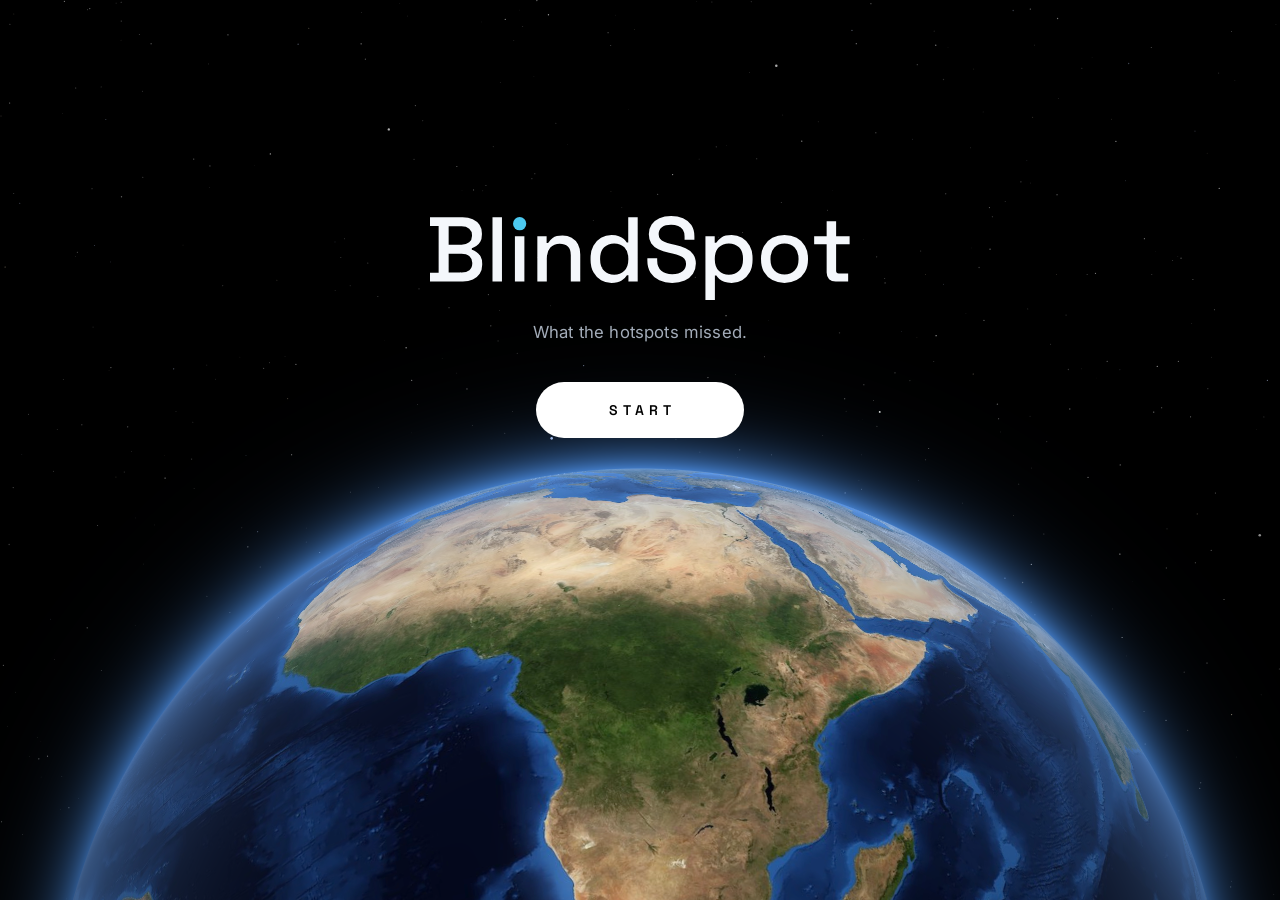
==== web/index.html @ 07a48b0e "ws5: Method page shows the maths and how uncertainty is handled - New "The maths" section: scene nor" ====
<!DOCTYPE html>
<html lang="en" data-theme="dark">
<head>
<meta charset="utf-8">
<meta name="viewport" content="width=device-width, initial-scale=1">
<title>BlindSpot: what the hotspots missed</title>
<meta name="description" content="NISAR L-band radar maps land change in a Kalimantan peat landscape during the 2026 haze and checks it against NASA's fire hotspot record.">
<link rel="icon" type="image/svg+xml" href="assets/brand/blindspot-mark-on-dark.svg">
<link rel="preload" href="vendor/fonts/space-grotesk-latin-500-normal.woff2" as="font" type="font/woff2" crossorigin>
<link rel="stylesheet" href="vendor/leaflet/leaflet.css">
<link rel="stylesheet" href="style.css">
</head>
<body>

<!-- ===================== Intro ===================== -->
<div id="intro" class="intro" data-phase="hero">
  <canvas id="stars" class="intro-layer" aria-hidden="true"></canvas>
  <canvas id="globe" class="intro-layer" role="img" aria-label="The Earth, turning slowly"></canvas>
  <div id="spin" class="intro-layer intro-drag" aria-hidden="true"></div>
  <div class="intro-hero">
    <h1 class="intro-title"><svg class="wordmark" role="img" aria-label="BlindSpot" viewBox="47 -14 4566 914"><path d="M47 700V604H141V96H47V0H402Q465 0 512.0 21.5Q559 43 585.5 82.5Q612 122 612 176V186Q612 234 594.0 265.0Q576 296 550.5 313.0Q525 330 502 337V353Q525 359 551.5 376.5Q578 394 596.5 425.0Q615 456 615 506V516Q615 574 588.0 615.0Q561 656 513.5 678.0Q466 700 404 700ZM250 602H391Q445 602 476.0 576.0Q507 550 507 504V495Q507 449 476.5 423.0Q446 397 391 397H250ZM250 298H391Q442 298 473.0 272.5Q504 247 504 203V193Q504 149 473.5 123.5Q443 98 391 98H250Z M727 700V0H830V700Z M971 700V207H1074V700Z M1215 700V207H1316V281H1332Q1346 251 1382.0 225.0Q1418 199 1489 199Q1545 199 1588.5 224.0Q1632 249 1657.0 294.5Q1682 340 1682 404V700H1579V412Q1579 348 1547.0 317.5Q1515 287 1459 287Q1395 287 1356.5 329.0Q1318 371 1318 451V700Z M2022 714Q1961 714 1909.0 684.0Q1857 654 1825.5 597.5Q1794 541 1794 461V446Q1794 367 1825.0 310.0Q1856 253 1908.0 223.0Q1960 193 2022 193Q2070 193 2102.5 205.0Q2135 217 2156.0 235.5Q2177 254 2188 274H2204V0H2307V700H2206V630H2190Q2171 662 2132.5 688.0Q2094 714 2022 714ZM2051 624Q2118 624 2161.5 581.0Q2205 538 2205 458V449Q2205 370 2162.0 327.0Q2119 284 2051 284Q1985 284 1941.5 327.0Q1898 370 1898 449V458Q1898 538 1941.5 581.0Q1985 624 2051 624Z M2682 714Q2603 714 2542.0 686.0Q2481 658 2446.5 603.5Q2412 549 2412 471V446H2519V471Q2519 545 2563.5 582.0Q2608 619 2682 619Q2757 619 2795.0 587.5Q2833 556 2833 506Q2833 473 2815.0 452.0Q2797 431 2764.0 418.5Q2731 406 2685 395L2648 386Q2581 370 2531.5 346.5Q2482 323 2455.0 284.0Q2428 245 2428 184Q2428 122 2458.5 78.0Q2489 34 2543.0 10.0Q2597 -14 2670 -14Q2743 -14 2800.5 11.0Q2858 36 2891.0 85.0Q2924 134 2924 208V244H2817V208Q2817 163 2798.5 135.0Q2780 107 2747.0 94.0Q2714 81 2670 81Q2606 81 2570.5 107.5Q2535 134 2535 181Q2535 213 2550.5 233.5Q2566 254 2596.0 267.0Q2626 280 2671 290L2708 299Q2776 314 2828.0 337.5Q2880 361 2910.0 401.0Q2940 441 2940 504Q2940 567 2908.5 614.0Q2877 661 2819.0 687.5Q2761 714 2682 714Z M3044 900V207H3145V278H3161Q3180 245 3218.5 219.0Q3257 193 3329 193Q3391 193 3442.5 223.0Q3494 253 3525.5 309.5Q3557 366 3557 446V461Q3557 541 3526.0 597.5Q3495 654 3443.0 684.0Q3391 714 3329 714Q3281 714 3248.0 702.0Q3215 690 3195.0 671.5Q3175 653 3163 633H3147V900ZM3299 624Q3367 624 3410.0 581.0Q3453 538 3453 458V449Q3453 370 3409.5 327.0Q3366 284 3299 284Q3233 284 3189.5 327.0Q3146 370 3146 449V458Q3146 538 3189.5 581.0Q3233 624 3299 624Z M3904 714Q3830 714 3772.5 683.5Q3715 653 3682.0 596.0Q3649 539 3649 461V446Q3649 368 3682.0 311.5Q3715 255 3772.5 224.0Q3830 193 3904 193Q3978 193 4036.0 224.0Q4094 255 4127.0 311.5Q4160 368 4160 446V461Q4160 539 4127.0 596.0Q4094 653 4036.0 683.5Q3978 714 3904 714ZM3904 622Q3972 622 4014.5 578.5Q4057 535 4057 458V449Q4057 372 4015.0 328.5Q3973 285 3904 285Q3837 285 3794.5 328.5Q3752 372 3752 449V458Q3752 535 3794.5 578.5Q3837 622 3904 622Z M4461 700Q4416 700 4389.5 673.0Q4363 646 4363 601V294H4227V207H4363V44H4466V207H4613V294H4466V583Q4466 613 4494 613H4597V700Z" fill="#F4F7FB"/><circle cx="1022.5" cy="70.0" r="72" fill="#4CC9F0"/></svg>
</h1>
    <p class="intro-tag">What the hotspots missed.</p>
    <button id="start" class="btn-start" type="button">Start</button>
  </div>
</div>

<!-- ===================== App ===================== -->
<div id="app" class="app" hidden>
  <div id="demo-banner" class="demo-banner" hidden>Demo data: a synthetic scene for testing, not real NISAR results.</div>

  <header class="hdr">
    <button id="home" class="hdr-home" type="button" aria-label="BlindSpot, back to the start screen" title="Back to start"><svg class="lockup" aria-hidden="true" focusable="false" viewBox="0 -175.0 5878.5 1075.0"><g transform="translate(0 -175.0) scale(43.75)"><path d="M19.1342 5.5763A9.6 9.6 0 1 1 4.8658 5.5763" fill="none" stroke="currentColor" stroke-width="2.8" stroke-linecap="round"/><path d="M12.9377 6.6820A5.4 5.4 0 0 1 17.3180 11.0623" fill="none" stroke="currentColor" stroke-width="2.4" stroke-linecap="round"/><circle class="spot" cx="12" cy="12" r="2.4"/></g><g transform="translate(1265.5 0)"><path d="M47 700V604H141V96H47V0H402Q465 0 512.0 21.5Q559 43 585.5 82.5Q612 122 612 176V186Q612 234 594.0 265.0Q576 296 550.5 313.0Q525 330 502 337V353Q525 359 551.5 376.5Q578 394 596.5 425.0Q615 456 615 506V516Q615 574 588.0 615.0Q561 656 513.5 678.0Q466 700 404 700ZM250 602H391Q445 602 476.0 576.0Q507 550 507 504V495Q507 449 476.5 423.0Q446 397 391 397H250ZM250 298H391Q442 298 473.0 272.5Q504 247 504 203V193Q504 149 473.5 123.5Q443 98 391 98H250Z M727 700V0H830V700Z M971 700V207H1074V700Z M1215 700V207H1316V281H1332Q1346 251 1382.0 225.0Q1418 199 1489 199Q1545 199 1588.5 224.0Q1632 249 1657.0 294.5Q1682 340 1682 404V700H1579V412Q1579 348 1547.0 317.5Q1515 287 1459 287Q1395 287 1356.5 329.0Q1318 371 1318 451V700Z M2022 714Q1961 714 1909.0 684.0Q1857 654 1825.5 597.5Q1794 541 1794 461V446Q1794 367 1825.0 310.0Q1856 253 1908.0 223.0Q1960 193 2022 193Q2070 193 2102.5 205.0Q2135 217 2156.0 235.5Q2177 254 2188 274H2204V0H2307V700H2206V630H2190Q2171 662 2132.5 688.0Q2094 714 2022 714ZM2051 624Q2118 624 2161.5 581.0Q2205 538 2205 458V449Q2205 370 2162.0 327.0Q2119 284 2051 284Q1985 284 1941.5 327.0Q1898 370 1898 449V458Q1898 538 1941.5 581.0Q1985 624 2051 624Z M2682 714Q2603 714 2542.0 686.0Q2481 658 2446.5 603.5Q2412 549 2412 471V446H2519V471Q2519 545 2563.5 582.0Q2608 619 2682 619Q2757 619 2795.0 587.5Q2833 556 2833 506Q2833 473 2815.0 452.0Q2797 431 2764.0 418.5Q2731 406 2685 395L2648 386Q2581 370 2531.5 346.5Q2482 323 2455.0 284.0Q2428 245 2428 184Q2428 122 2458.5 78.0Q2489 34 2543.0 10.0Q2597 -14 2670 -14Q2743 -14 2800.5 11.0Q2858 36 2891.0 85.0Q2924 134 2924 208V244H2817V208Q2817 163 2798.5 135.0Q2780 107 2747.0 94.0Q2714 81 2670 81Q2606 81 2570.5 107.5Q2535 134 2535 181Q2535 213 2550.5 233.5Q2566 254 2596.0 267.0Q2626 280 2671 290L2708 299Q2776 314 2828.0 337.5Q2880 361 2910.0 401.0Q2940 441 2940 504Q2940 567 2908.5 614.0Q2877 661 2819.0 687.5Q2761 714 2682 714Z M3044 900V207H3145V278H3161Q3180 245 3218.5 219.0Q3257 193 3329 193Q3391 193 3442.5 223.0Q3494 253 3525.5 309.5Q3557 366 3557 446V461Q3557 541 3526.0 597.5Q3495 654 3443.0 684.0Q3391 714 3329 714Q3281 714 3248.0 702.0Q3215 690 3195.0 671.5Q3175 653 3163 633H3147V900ZM3299 624Q3367 624 3410.0 581.0Q3453 538 3453 458V449Q3453 370 3409.5 327.0Q3366 284 3299 284Q3233 284 3189.5 327.0Q3146 370 3146 449V458Q3146 538 3189.5 581.0Q3233 624 3299 624Z M3904 714Q3830 714 3772.5 683.5Q3715 653 3682.0 596.0Q3649 539 3649 461V446Q3649 368 3682.0 311.5Q3715 255 3772.5 224.0Q3830 193 3904 193Q3978 193 4036.0 224.0Q4094 255 4127.0 311.5Q4160 368 4160 446V461Q4160 539 4127.0 596.0Q4094 653 4036.0 683.5Q3978 714 3904 714ZM3904 622Q3972 622 4014.5 578.5Q4057 535 4057 458V449Q4057 372 4015.0 328.5Q3973 285 3904 285Q3837 285 3794.5 328.5Q3752 372 3752 449V458Q3752 535 3794.5 578.5Q3837 622 3904 622Z M4461 700Q4416 700 4389.5 673.0Q4363 646 4363 601V294H4227V207H4363V44H4466V207H4613V294H4466V583Q4466 613 4494 613H4597V700Z" fill="currentColor"/><circle class="spot" cx="1022.5" cy="70.0" r="72"/></g></svg>
</button>
    <nav class="hdr-nav" aria-label="Sections">
      <a href="#explore" data-page="explore">Explore</a>
      <a href="#why" data-page="why">Why radar</a>
      <a href="#singapore" data-page="singapore">Singapore</a>
      <a href="#method" data-page="method">Method</a>
    </nav>
    <div class="hdr-theme">
      <button type="button" class="theme-toggle" aria-label="Dark mode. Switch to light mode" title="Dark mode. Switch to light mode">
        <svg class="ti ti-dark" width="18" height="18" viewBox="0 0 24 24" fill="none" stroke="currentColor" stroke-width="2" stroke-linecap="round" stroke-linejoin="round" aria-hidden="true"><path d="M20 14.5A8 8 0 0 1 9.5 4 8 8 0 1 0 20 14.5z"/></svg>
        <svg class="ti ti-light" width="18" height="18" viewBox="0 0 24 24" fill="none" stroke="currentColor" stroke-width="2" stroke-linecap="round" stroke-linejoin="round" aria-hidden="true"><circle cx="12" cy="12" r="4"/><path d="M12 2v2M12 20v2M4.9 4.9l1.4 1.4M17.7 17.7l1.4 1.4M2 12h2M20 12h2M4.9 19.1l1.4-1.4M17.7 6.3l1.4-1.4"/></svg>
      </button>
    </div>
  </header>

  <!-- ---------- Explore ---------- -->
  <main id="page-explore" class="page dash" data-page="explore">
    <section class="dash-top" aria-label="Headline">
      <div class="dash-head">
        <h1 class="headline"><span id="h-share" class="c-unrec">–</span> of radar-detected change had no fire hotspot recorded.</h1>
        <p id="h-sub" class="sub"></p>
      </div>
      <div class="figs">
        <div class="fig"><div id="f-total" class="fig-v">–</div><div class="fig-l">km² changed</div></div>
        <div class="fig"><div id="f-none" class="fig-v c-unrec">–</div><div class="fig-l">km² no hotspot</div></div>
        <div class="fig"><div id="f-adj" class="fig-v">–</div><div id="f-adj-l" class="fig-l">km² error-adjusted</div></div>
      </div>
    </section>

    <div class="dash-body">
      <section class="sat" aria-label="Satellite view">
        <div id="map" class="map"></div>
        <div class="map-label" aria-live="polite">
          <div id="map-date" class="map-date"></div>
          <div id="map-src" class="map-src">NISAR · L-band HV · 60 m</div>
        </div>
        <div class="legend map-legend">
          <span><i class="sw sw-none"></i>No hotspot recorded</span>
          <span><i class="sw sw-rec"></i>Hotspot recorded</span>
          <span><i class="sw sw-insuf"></i>Insufficient fire data</span>
          <span><i class="dot"></i>FIRMS hotspot</span>
          <span id="lg-event" hidden><i class="ev-key"></i>EONET event</span>
        </div>
        <button id="peat-toggle" class="map-chip" type="button" aria-pressed="false" hidden>Peat soils</button>
        <div class="map-zoom" role="group" aria-label="Zoom">
          <button id="z-in" type="button" aria-label="Zoom in"><svg width="16" height="16" viewBox="0 0 24 24" fill="none" stroke="currentColor" stroke-width="2" stroke-linecap="round" aria-hidden="true"><path d="M12 5v14M5 12h14"/></svg></button>
          <button id="z-out" type="button" aria-label="Zoom out"><svg width="16" height="16" viewBox="0 0 24 24" fill="none" stroke="currentColor" stroke-width="2" stroke-linecap="round" aria-hidden="true"><path d="M5 12h14"/></svg></button>
          <button id="z-fit" type="button" aria-label="Fit the study area"><svg width="16" height="16" viewBox="0 0 24 24" fill="none" stroke="currentColor" stroke-width="2" stroke-linecap="round" stroke-linejoin="round" aria-hidden="true"><path d="M4 9V4h5M15 4h5v5M20 15v5h-5M9 20H4v-5"/></svg></button>
        </div>
      </section>

      <aside class="side" aria-label="Charts">
        <div class="chart-block">
          <div class="chart-h"><span>Change by radar date</span><span class="unit">km²</span></div>
          <div class="chart-box chart-bars"><canvas id="c-bars" role="img" aria-label="Area of change at each radar date, split by whether a hotspot was recorded"></canvas></div>
        </div>

        <div class="chart-block">
          <div class="chart-h"><span id="p-title">Patch</span><span class="unit">HV backscatter, dB</span></div>
          <div class="p-sum"><span id="p-drop" class="p-drop">–</span><span id="p-meta" class="p-meta"></span></div>
          <div id="p-badges" class="badges"></div>
          <div class="chart-box chart-patch"><canvas id="c-patch" role="img" aria-label="Radar history of the selected patch against stable forest"></canvas></div>
          <div class="chart-legend"><span><i class="ln ln-dash"></i>Stable forest</span><span><i class="ln ln-unrec"></i>This patch</span><span><i class="sw sw-rain"></i>Rain</span></div>
          <details class="evidence"><summary>Evidence for this patch</summary><dl id="p-evidence"></dl></details>
        </div>

      </aside>
    </div>

    <div class="bar" aria-label="Timeline">
      <button id="play" class="play" type="button" aria-label="Play the season"><svg width="15" height="15" viewBox="0 0 24 24" fill="currentColor" aria-hidden="true"><path d="M7 4.5v15l13-7.5z"/></svg></button>
      <div id="ticks" class="ticks" role="group" aria-label="Radar dates"></div>
      <div class="compare" role="group" aria-label="Compare">
        <button id="v-before" type="button">Baseline</button>
        <button id="v-after" type="button">Selected</button>
      </div>
    </div>
    <p class="note">Change with no hotspot recorded is not proof of a missed fire. Click a patch to see its evidence.</p>
  </main>

  <!-- ---------- Why radar ---------- -->
  <main id="page-why" class="page ed" data-page="why" hidden>
    <div class="eyebrow c-radar">Why radar</div>
    <h1 class="ed-h1">Smoke hides the fire. Radar doesn't.</h1>
    <p class="ed-lede">During Indonesia's 2026 fire season, thick smoke and cloud hid Kalimantan from the optical satellites that build the fire record. NISAR's L-band radar looks straight through.</p>

    <section class="sec">
      <div class="sec-h"><div class="sec-n">01</div><h2>The record goes quiet when it matters most</h2></div>
      <div class="sec-b">
        <p>Indonesia tracks fires with the MODIS and VIIRS instruments, which detect heat. NASA notes that the recorded fire count can fall when fires are most intense, because thick smoke and cloud block the view. Peat also smoulders underground, often too cool to register.</p>
        <div class="stats">
          <div><div class="stat">&lt;30%</div><p>chance that MODIS detects even powerful fires in some equatorial areas</p></div>
          <div><div class="stat">&lt;40%</div><p>the same for VIIRS, mainly because of cloud</p></div>
          <div><div class="stat c-haze" data-psi-peak>–</div><p data-psi-peak-label>Singapore's peak 24-hr PSI this season</p></div>
        </div>
        <p class="cite">Sources: <a href="https://gmd.copernicus.org/articles/19/10123/2026/">Sofiev &amp; Kouznetsov, Geoscientific Model Development (2026)</a>; <a href="https://science.nasa.gov/missions/aqua/peatland-fires-darken-skies-in-indonesia/">NASA Earth Observatory (Sep 2026)</a>; PSI from the app's data (data.gov.sg).</p>
      </div>
    </section>

    <section class="sec">
      <div class="sec-h"><div class="sec-n">02</div><h2>A 24 cm wave passes through smoke</h2></div>
      <div class="sec-b">
        <p>NISAR sends its own microwave pulse at L-band, a wavelength of about 24 cm, far longer than smoke particles or cloud droplets, so it passes through them. It works day and night and returns to the same place every 12 days.</p>
        <div class="compare-img">
          <figure>
            <div class="ci-frame"><img id="gibs-img" alt="True-colour MODIS view of the study area on 9 October 2026" loading="lazy"><div id="gibs-fail" class="ci-fail" hidden>True-colour image unavailable right now.</div></div>
            <figcaption>What optical satellites saw · <span id="gibs-date">9 Oct 2026</span> · NASA GIBS</figcaption>
          </figure>
          <figure>
            <div class="ci-frame"><img id="radar-img" alt="NISAR HV radar image of the same area" loading="lazy"></div>
            <figcaption>What NISAR saw · <span id="radar-date"></span> · HV backscatter</figcaption>
          </figure>
        </div>
      </div>
    </section>

    <section class="sec">
      <div class="sec-h"><div class="sec-n">03</div><h2>What a burn looks like to radar</h2></div>
      <div class="sec-b">
        <p>The cross-polarised HV signal comes mostly from scattering inside the forest canopy. When the canopy burns or is cleared, HV drops and stays down. In peatland, L-band separated burned from unburned land with 93 to 96% overall accuracy in a recent Indonesian study.</p>
        <div class="chart-legend chart-legend-ed"><span><i class="ln ln-dash"></i>Stable forest, HV</span><span><i class="ln ln-unrec"></i>This patch, HV</span><span><i class="ln ln-hh"></i>This patch, HH</span><span><i class="sw sw-rain"></i>Rain between dates</span></div>
        <div class="chart-box chart-ed"><canvas id="c-why" role="img" aria-label="The selected patch's radar signal against stable forest"></canvas></div>
        <p class="cite">The patch selected on the Explore page, against stable forest. Accuracy: <a href="https://frontiers.ui.ac.id/synapseai/?p=389">Sudiana et al., Computers (2025)</a>.</p>
      </div>
    </section>

    <section class="sec">
      <div class="sec-h"><div class="sec-n">04</div><h2>From radar to an audit</h2></div>
      <div class="sec-b">
        <p>BlindSpot checks every patch of radar-detected change against the hotspot record. Where none was recorded, the patch becomes a place to look: a candidate disturbance, not proof of fire.</p>
        <a class="btn-primary" href="#explore">Open the analysis</a>
      </div>
    </section>
  </main>

  <!-- ---------- Singapore ---------- -->
  <main id="page-singapore" class="page ed" data-page="singapore" hidden>
    <div class="eyebrow c-haze">Singapore</div>
    <h1 class="ed-h1">The haze Singapore breathed in 2026.</h1>
    <p class="ed-lede">For the first time since 2023, smoke from Sumatra and Kalimantan pushed Singapore's air into the unhealthy range.</p>

    <section class="sec">
      <div class="sec-h"><div class="sec-n">01</div><h2>The peak</h2></div>
      <div class="sec-b">
        <div class="peak"><span class="peak-v c-haze" data-psi-peak>–</span><span id="psi-peak-label" class="peak-l"></span></div>
        <div class="psi-band" aria-hidden="true">
          <div class="psi-track"><i style="flex:50"></i><i style="flex:50"></i><i style="flex:100"></i><i style="flex:100"></i><i style="flex:100"></i><b id="psi-marker"></b></div>
          <div class="psi-labels"><span style="flex:50">Good</span><span style="flex:50">Moderate</span><span style="flex:100">Unhealthy</span><span style="flex:100">Very unhealthy</span><span style="flex:100">Hazardous</span></div>
        </div>
        <p class="cite">PSI bands as published by Singapore's National Environment Agency.</p>
      </div>
    </section>

    <section class="sec">
      <div class="sec-h"><div class="sec-n">02</div><h2>The season, day by day</h2></div>
      <div class="sec-b">
        <div class="chart-box chart-psi"><canvas id="c-psi" role="img" aria-label="Singapore's daily 24-hour PSI through the 2026 season, with the unhealthy threshold at 100"></canvas></div>
        <p class="cite">Daily maximum 24-hr PSI. Dashed line: 100, the start of the unhealthy band. Source: <a href="https://data.gov.sg/datasets/d_b4cf557f8750260d229c49fd768e11ed/view">data.gov.sg</a>.</p>
        <ol class="events">
          <li><div class="ev-d">Jul 2026</div><div><div>About 202,004 hectares have burned in Indonesia so far this year.</div><div class="ev-s"><a href="https://rri.co.id/en/environment/2651866/indonesian-government-expands-alert-zone-over-forest-and-land-fire-impacts">RRI, 14 Aug 2026</a></div></div></li>
          <li><div class="ev-d">4 Sep 2026</div><div><div>Singapore's 24-hour PSI enters the unhealthy range for the first time since October 2023.</div><div class="ev-s"><a href="https://www.nea.gov.sg/media/news/news/index/singapore-government-agencies-implement-measures-to-mitigate-impact-of-haze-Aug2026">National Environment Agency</a></div></div></li>
          <li><div class="ev-d">9 Oct 2026</div><div><div>PSI peaks at 192 in the central region. NEA traces the smoke plumes to Sumatra and Kalimantan.</div><div class="ev-s"><a href="https://asianews.network/?p=307517">Asia News Network</a></div></div></li>
          <li><div class="ev-d">19 Oct 2026</div><div><div>Singapore has served preventive measure notices on 10 plantation firms. Experts say satellite images alone struggle to locate where a fire started.</div><div class="ev-s">Asia News Network / The Straits Times, 22 Oct 2026</div></div></li>
        </ol>
      </div>
    </section>

    <section class="sec">
      <div class="sec-h"><div class="sec-n">03</div><h2>What haze has cost before</h2></div>
      <div class="sec-b">
        <div class="stats">
          <div><div class="stat">100,000</div><p>possible premature deaths from the 2015 smoke across Indonesia, Malaysia and Singapore (<a href="https://seas.harvard.edu/news/2016/09/smoke-2015-indonesian-fires-may-have-caused-100000-premature-deaths">Harvard, 2016</a>)</p></div>
          <div><div class="stat">US$16.1B</div><p>cost of the 2015 fires to Indonesia, about 1.9% of GDP (<a href="https://openknowledge.worldbank.org/entities/publication/391e19f4-18f7-56c2-8c28-bb89cc9e7d6f">World Bank</a>)</p></div>
          <div><div class="stat">202,004 ha</div><p>burned in Indonesia by July 2026 (RRI)</p></div>
        </div>
        <p class="cite">BlindSpot shows where land changed under the smoke. It does not say who caused it, and it does not link any patch to Singapore's air.</p>
      </div>
    </section>
  </main>

  <!-- ---------- Method ---------- -->
  <main id="page-method" class="page ed" data-page="method" hidden>
    <div class="eyebrow c-radar">Method</div>
    <h1 class="ed-h1">How BlindSpot works, and how sure it is.</h1>
    <p class="ed-lede">A statistical test on radar change, a cross-check against the fire record, and an honest range around every number.</p>

    <section class="sec">
      <div class="sec-h"><div class="sec-n">01</div><h2>Five steps</h2></div>
      <div class="sec-b">
        <ol class="steps">
          <li><span class="st-n">01</span><div><div class="st-t">Prepare</div><div class="st-x">Stream only our 50 km study window from each NISAR GCOV image, HH and HV, and average it onto one 60 m grid.</div></div></li>
          <li><span class="st-n">02</span><div><div class="st-t">Normalise</div><div class="st-x">Divide each date by its scene-wide ratio to the June and July reference, so rain, soil moisture and processing changes cancel. Pixels already drying within the reference are set aside.</div></div></li>
          <li><span class="st-n">03</span><div><div class="st-t">Detect</div><div class="st-x">A sequential omnibus test (Conradsen 2016; Canty 2020) flags change at a 1% false-alarm rate. HV must stay at least 1 dB down for two dates; patches of 1 ha or more are kept.</div></div></li>
          <li><span class="st-n">04</span><div><div class="st-t">Cross-check</div><div class="st-x">A patch counts as recorded if a VIIRS or MODIS hotspot lies within 1 km of it between the previous radar date and the change date. Water and swath-edge patches are left out of the headline.</div></div></li>
          <li><span class="st-n">05</span><div><div class="st-t">Validate</div><div class="st-x">Synthetic burns test what we can detect; a Monte Carlo run gives the range; a labelled sample gives the error-adjusted area with a 95% interval (Olofsson 2014).</div></div></li>
        </ol>
      </div>
    </section>

    <section class="sec">
      <div class="sec-h"><div class="sec-n">02</div><h2>The maths</h2></div>
      <div class="sec-b">
        <p>No machine learning: every step is a closed-form statistical test, a measured threshold or a count, so each number can be traced and rerun. <var>X</var><sub><i>t</i></sub> is radar power on date <i>t</i> (linear, &gamma;&#8304;), per pixel and band (HH, HV).</p>

        <div class="eq-block">
          <div class="eq-t">Scene normalisation</div>
          <div class="eq"><span><var>X&#771;</var><sub><i>t</i></sub> = <var>X</var><sub><i>t</i></sub> &frasl; median<sub>land</sub>(<var>X</var><sub><i>t</i></sub> &frasl; <var>X&#772;</var><sub>ref</sub>)</span><span class="eq-n">(1)</span></div>
          <p class="eq-x"><var>X&#772;</var><sub>ref</sub> is the mean of the four June and July reference dates. Dividing by the scene-wide median ratio cancels rain, soil moisture and calibration shifts that move the whole scene at once.</p>
        </div>

        <div class="eq-block">
          <div class="eq-t">Change in decibels</div>
          <div class="eq"><span><i>r</i><sub><i>t</i></sub> = 10 log<sub>10</sub>(<var>X&#771;</var><sup>HV</sup><sub><i>t</i></sub> &frasl; <var>X&#772;</var><sup>HV</sup><sub>ref</sub>)</span><span class="eq-n">(2)</span></div>
          <p class="eq-x">After a 3&times;3 boxcar average. Canopy loss lowers HV, so change must have <i>r</i><sub><i>t</i></sub> &le; &minus;1 dB on at least two consecutive dates.</p>
        </div>

        <div class="eq-block">
          <div class="eq-t">Effective number of looks, measured</div>
          <div class="eq"><span><i>m</i> = &Sigma;<sub>pixels</sub> <span class="ov">X</span><sup>2</sup> &frasl; &Sigma;<sub>pixels</sub> <i>s</i><sup>2</sup> &minus; 1&frasl;<i>n</i><sub>ref</sub></span><span class="eq-n">(3)</span></div>
          <p class="eq-x">Mean and variance of each land pixel over the <i>n</i><sub>ref</sub> = 4 reference dates, pooled, with a finite-sample correction. Measured, not assumed: on the real stack <i>m</i> &asymp; 181 after averaging.</p>
        </div>

        <div class="eq-block">
          <div class="eq-t">Sequential omnibus test (Conradsen 2016; Canty 2020)</div>
          <div class="eq"><span>ln <i>R</i><sub><i>j</i></sub> = <i>m</i> [ <i>j</i> ln <i>j</i> &minus; (<i>j</i>&minus;1) ln(<i>j</i>&minus;1) + (<i>j</i>&minus;1) ln <i>S</i><sub><i>j</i>&minus;1</sub> + ln <var>X&#771;</var><sub><i>j</i></sub> &minus; <i>j</i> ln <i>S</i><sub><i>j</i></sub> ]</span><span class="eq-n">(4)</span></div>
          <div class="eq"><span>&minus;2 (ln <i>R</i><sub><i>j</i></sub><sup>HH</sup> + ln <i>R</i><sub><i>j</i></sub><sup>HV</sup>) ~ &chi;<sup>2</sup>(2) &nbsp; under no change</span><span class="eq-n">(5)</span></div>
          <p class="eq-x"><i>S</i><sub><i>j</i></sub> = <var>X&#771;</var><sub>1</sub> + &hellip; + <var>X&#771;</var><sub><i>j</i></sub>. <i>R</i><sub><i>j</i></sub> tests &ldquo;date <i>j</i> differs from all dates before it&rdquo;; the two bands are independent, so their statistics add. A pixel changes at the first <i>j</i> where <i>p</i> &lt; &alpha; = 0.01, the whole-series omnibus test also rejects, HV fell, and rule (2) holds. Connected changed pixels form patches; patches under 1 ha are dropped.</p>
        </div>

        <div class="eq-block">
          <div class="eq-t">Cross-check and headline</div>
          <div class="eq"><span>recorded(<i>P</i>) &hArr; &exist; hotspot <i>h</i>: <i>d</i>(<i>h</i>, <i>P</i>) &le; <i>b</i> and <i>t</i><sub>prev</sub> &minus; <i>s</i> &lt; <i>t</i><sub><i>h</i></sub> &le; <i>t</i><sub>change</sub></span><span class="eq-n">(6)</span></div>
          <div class="eq"><span>share = &Sigma;<sub><i>P</i>: none</sub> <i>A</i><sub><i>P</i></sub> &frasl; &Sigma;<sub><i>P</i>: eligible</sub> <i>A</i><sub><i>P</i></sub></span><span class="eq-n">(7)</span></div>
          <p class="eq-x">Central estimate: buffer <i>b</i> = 1 km, date slack <i>s</i> = 0. Eligible patches have full fire-data coverage and no water or swath-edge flag. Area-weighted, so one large patch counts more than a speck.</p>
        </div>

        <div class="eq-block">
          <div class="eq-t">Monte Carlo range</div>
          <div class="eq"><span>share<sub><i>k</i></sub> = (7) with <i>h</i> + &epsilon;<sub><i>k</i></sub>, &nbsp;<i>b</i><sub><i>k</i></sub> ~ U(0.5, 2) km, &nbsp;<i>s</i><sub><i>k</i></sub> ~ U{0,&hellip;,12} days, &nbsp;<i>k</i> = 1&hellip;300</span><span class="eq-n">(8)</span></div>
          <p class="eq-x">&epsilon;<sub><i>k</i></sub> moves each hotspot uniformly within its pixel footprint (VIIRS &plusmn;187.5 m, MODIS &plusmn;500 m). We report the 5th to 95th percentile of the 300 shares as the range.</p>
        </div>

        <div class="eq-block">
          <div class="eq-t">Error-adjusted area (Olofsson 2014)</div>
          <div class="eq"><span><i>&Acirc;</i> = <i>A</i><sub>tot</sub> &Sigma;<sub><i>i</i></sub> <i>W</i><sub><i>i</i></sub> <i>n</i><sub><i>i</i>c</sub> &frasl; <i>n</i><sub><i>i</i>&middot;</sub>, &nbsp; 95% CI = <i>&Acirc;</i> &plusmn; 1.96 SE</span><span class="eq-n">(9)</span></div>
          <p class="eq-x">From a stratified sample of points labelled on optical imagery: <i>W</i><sub><i>i</i></sub> is the map share of stratum <i>i</i>, <i>n</i><sub><i>i</i>c</sub> the points in it labelled as change. Corrects the mapped area for omission and commission errors.</p>
        </div>
      </div>
    </section>

    <section class="sec">
      <div class="sec-h"><div class="sec-n">03</div><h2>Where uncertainty comes from, and what we do</h2></div>
      <div class="sec-b">
        <div class="utab" role="table" aria-label="Sources of uncertainty and how BlindSpot handles them">
          <div class="ur uh" role="row"><span role="columnheader">Source</span><span role="columnheader">What we do</span></div>
          <div class="ur" role="row"><span role="cell">Radar speckle</span><span role="cell">3&times;3 averaging, measured looks (3), a 1% false-alarm test (4&ndash;5), two-date persistence and a 1 ha minimum patch.</span></div>
          <div class="ur" role="row"><span role="cell">Rain, soil moisture, calibration</span><span role="cell">Per-date scene normalisation (1). Late-October change is flagged <i>rain</i>. The 28 Oct processing change moves stable forest by only about 0.2 dB.</span></div>
          <div class="ur" role="row"><span role="cell">Seasonal drying</span><span role="cell">Pixels already falling 1 dB or more within the reference dates are excluded. 17 Aug, the first pass after a 24-day gap, is reported separately: the share is given with and without it.</span></div>
          <div class="ur" role="row"><span role="cell">Water and the swath edge</span><span role="cell">Patches touching water or within 5 km of the radar&rsquo;s no-data edge are flagged and left out of the headline.</span></div>
          <div class="ur" role="row"><span role="cell">What we can detect</span><span role="cell">Synthetic test: burns of 1 to 50 ha and 2 to 6 dB injected into real stable radar, three trials each, plus the false-alarm rate on unchanged land.</span></div>
          <div class="ur" role="row"><span role="cell">Hotspot position and timing</span><span role="cell">Monte Carlo over footprint jitter, buffer and date slack (8); the headline is a range, never a single point.</span></div>
          <div class="ur" role="row"><span role="cell">Missing fire data</span><span role="cell">Patches whose window is not fully covered by VIIRS are labelled <i>insufficient fire data</i> and left out.</span></div>
          <div class="ur" role="row"><span role="cell">Mapping error</span><span role="cell">Labelled stratified sample and error-adjusted area with a 95% interval (9); RADD alerts as an independent check.</span></div>
          <div class="ur" role="row"><span role="cell">Interpretation</span><span role="cell">Two labels kept apart. &ldquo;No hotspot recorded&rdquo; is an observation, not proof of fire or of who caused it.</span></div>
        </div>
      </div>
    </section>

    <section class="sec">
      <div class="sec-h"><div class="sec-n">04</div><h2>How sure are we</h2></div>
      <div class="sec-b">
        <dl id="sure" class="sure"></dl>
      </div>
    </section>

    <section class="sec">
      <div class="sec-h"><div class="sec-n">05</div><h2>Two labels, kept apart</h2></div>
      <div class="sec-b">
        <p>Every patch gets an automatic observation label and, after review, an interpretation. We never call an unmatched patch a missed fire.</p>
        <div class="labels">
          <div><div class="eyebrow">Observation</div><div class="lab"><i class="sw sw-rec"></i>Hotspot recorded</div><div class="lab"><i class="sw sw-none"></i>No hotspot recorded</div><div class="lab"><i class="sw sw-insuf"></i>Insufficient fire data</div></div>
          <div><div class="eyebrow">Interpretation</div><div class="lab">Fire supported</div><div class="lab">Other disturbance</div><div class="lab">Unresolved · not assessable</div></div>
        </div>
      </div>
    </section>

    <section class="sec">
      <div class="sec-h"><div class="sec-n">06</div><h2>Data</h2></div>
      <div class="sec-b">
        <ul class="sources">
          <li><a href="https://search.earthdata.nasa.gov">NISAR L2 GCOV (NASA, ASF DAAC)</a><span>Radar backscatter, 11 dates</span></li>
          <li><a href="https://firms.modaps.eosdis.nasa.gov/api/area/">FIRMS VIIRS and MODIS (NASA)</a><span>The fire record we audit</span></li>
          <li><a href="https://disc.gsfc.nasa.gov">GPM IMERG (NASA)</a><span>Rainfall, to rule out rain</span></li>
          <li><a href="https://www.wur.nl/en/research/products-services/radd-forest-disturbance-alert">RADD alerts (Wageningen)</a><span>Independent check</span></li>
          <li><a href="https://nasa-gibs.github.io/gibs-api-docs/">EONET and GIBS (NASA)</a><span>Events and imagery</span></li>
          <li><a href="https://data.gov.sg/datasets/d_b4cf557f8750260d229c49fd768e11ed/view">Historical PSI (data.gov.sg)</a><span>Singapore's air</span></li>
          <li><a href="https://visibleearth.nasa.gov/collection/1484/blue-marble">Blue Marble and Black Marble (NASA)</a><span>The globe on the start screen</span></li>
        </ul>
        <p class="cite">Research prototype using provisional NISAR data. It shows where land changed, not who caused it. Not for legal or enforcement use without verification on the ground. Data generated <span id="generated"></span>.</p>
      </div>
    </section>
  </main>

  <button id="to-top" class="to-top" type="button" aria-label="Back to top"><svg width="18" height="18" viewBox="0 0 24 24" fill="none" stroke="currentColor" stroke-width="2" stroke-linecap="round" stroke-linejoin="round" aria-hidden="true"><path d="M12 19V5"/><path d="M6 11l6-6 6 6"/></svg></button>
</div>

<script src="vendor/leaflet/leaflet.js"></script>
<script src="vendor/chart.umd.min.js"></script>
<script src="globe.js"></script>
<script src="app.js"></script>
</body>
</html>
---- web/vendor/leaflet/leaflet.css ----
/* required styles */

.leaflet-pane,
.leaflet-tile,
.leaflet-marker-icon,
.leaflet-marker-shadow,
.leaflet-tile-container,
.leaflet-pane > svg,
.leaflet-pane > canvas,
.leaflet-zoom-box,
.leaflet-image-layer,
.leaflet-layer {
	position: absolute;
	left: 0;
	top: 0;
	}
.leaflet-container {
	overflow: hidden;
	}
.leaflet-tile,
.leaflet-marker-icon,
.leaflet-marker-shadow {
	-webkit-user-select: none;
	   -moz-user-select: none;
	        user-select: none;
	  -webkit-user-drag: none;
	}
/* Prevents IE11 from highlighting tiles in blue */
.leaflet-tile::selection {
	background: transparent;
}
/* Safari renders non-retina tile on retina better with this, but Chrome is worse */
.leaflet-safari .leaflet-tile {
	image-rendering: -webkit-optimize-contrast;
	}
/* hack that prevents hw layers "stretching" when loading new tiles */
.leaflet-safari .leaflet-tile-container {
	width: 1600px;
	height: 1600px;
	-webkit-transform-origin: 0 0;
	}
.leaflet-marker-icon,
.leaflet-marker-shadow {
	display: block;
	}
/* .leaflet-container svg: reset svg max-width decleration shipped in Joomla! (joomla.org) 3.x */
/* .leaflet-container img: map is broken in FF if you have max-width: 100% on tiles */
.leaflet-container .leaflet-overlay-pane svg {
	max-width: none !important;
	max-height: none !important;
	}
.leaflet-container .leaflet-marker-pane img,
.leaflet-container .leaflet-shadow-pane img,
.leaflet-container .leaflet-tile-pane img,
.leaflet-container img.leaflet-image-layer,
.leaflet-container .leaflet-tile {
	max-width: none !important;
	max-height: none !important;
	width: auto;
	padding: 0;
	}

.leaflet-container img.leaflet-tile {
	/* See: https://bugs.chromium.org/p/chromium/issues/detail?id=600120 */
	mix-blend-mode: plus-lighter;
}

.leaflet-container.leaflet-touch-zoom {
	-ms-touch-action: pan-x pan-y;
	touch-action: pan-x pan-y;
	}
.leaflet-container.leaflet-touch-drag {
	-ms-touch-action: pinch-zoom;
	/* Fallback for FF which doesn't support pinch-zoom */
	touch-action: none;
	touch-action: pinch-zoom;
}
.leaflet-container.leaflet-touch-drag.leaflet-touch-zoom {
	-ms-touch-action: none;
	touch-action: none;
}
.leaflet-container {
	-webkit-tap-highlight-color: transparent;
}
.leaflet-container a {
	-webkit-tap-highlight-color: rgba(51, 181, 229, 0.4);
}
.leaflet-tile {
	filter: inherit;
	visibility: hidden;
	}
.leaflet-tile-loaded {
	visibility: inherit;
	}
.leaflet-zoom-box {
	width: 0;
	height: 0;
	-moz-box-sizing: border-box;
	     box-sizing: border-box;
	z-index: 800;
	}
/* workaround for https://bugzilla.mozilla.org/show_bug.cgi?id=888319 */
.leaflet-overlay-pane svg {
	-moz-user-select: none;
	}

.leaflet-pane         { z-index: 400; }

.leaflet-tile-pane    { z-index: 200; }
.leaflet-overlay-pane { z-index: 400; }
.leaflet-shadow-pane  { z-index: 500; }
.leaflet-marker-pane  { z-index: 600; }
.leaflet-tooltip-pane   { z-index: 650; }
.leaflet-popup-pane   { z-index: 700; }

.leaflet-map-pane canvas { z-index: 100; }
.leaflet-map-pane svg    { z-index: 200; }

.leaflet-vml-shape {
	width: 1px;
	height: 1px;
	}
.lvml {
	behavior: url(#default#VML);
	display: inline-block;
	position: absolute;
	}


/* control positioning */

.leaflet-control {
	position: relative;
	z-index: 800;
	pointer-events: visiblePainted; /* IE 9-10 doesn't have auto */
	pointer-events: auto;
	}
.leaflet-top,
.leaflet-bottom {
	position: absolute;
	z-index: 1000;
	pointer-events: none;
	}
.leaflet-top {
	top: 0;
	}
.leaflet-right {
	right: 0;
	}
.leaflet-bottom {
	bottom: 0;
	}
.leaflet-left {
	left: 0;
	}
.leaflet-control {
	float: left;
	clear: both;
	}
.leaflet-right .leaflet-control {
	float: right;
	}
.leaflet-top .leaflet-control {
	margin-top: 10px;
	}
.leaflet-bottom .leaflet-control {
	margin-bottom: 10px;
	}
.leaflet-left .leaflet-control {
	margin-left: 10px;
	}
.leaflet-right .leaflet-control {
	margin-right: 10px;
	}


/* zoom and fade animations */

.leaflet-fade-anim .leaflet-popup {
	opacity: 0;
	-webkit-transition: opacity 0.2s linear;
	   -moz-transition: opacity 0.2s linear;
	        transition: opacity 0.2s linear;
	}
.leaflet-fade-anim .leaflet-map-pane .leaflet-popup {
	opacity: 1;
	}
.leaflet-zoom-animated {
	-webkit-transform-origin: 0 0;
	    -ms-transform-origin: 0 0;
	        transform-origin: 0 0;
	}
svg.leaflet-zoom-animated {
	will-change: transform;
}

.leaflet-zoom-anim .leaflet-zoom-animated {
	-webkit-transition: -webkit-transform 0.25s cubic-bezier(0,0,0.25,1);
	   -moz-transition:    -moz-transform 0.25s cubic-bezier(0,0,0.25,1);
	        transition:         transform 0.25s cubic-bezier(0,0,0.25,1);
	}
.leaflet-zoom-anim .leaflet-tile,
.leaflet-pan-anim .leaflet-tile {
	-webkit-transition: none;
	   -moz-transition: none;
	        transition: none;
	}

.leaflet-zoom-anim .leaflet-zoom-hide {
	visibility: hidden;
	}


/* cursors */

.leaflet-interactive {
	cursor: pointer;
	}
.leaflet-grab {
	cursor: -webkit-grab;
	cursor:    -moz-grab;
	cursor:         grab;
	}
.leaflet-crosshair,
.leaflet-crosshair .leaflet-interactive {
	cursor: crosshair;
	}
.leaflet-popup-pane,
.leaflet-control {
	cursor: auto;
	}
.leaflet-dragging .leaflet-grab,
.leaflet-dragging .leaflet-grab .leaflet-interactive,
.leaflet-dragging .leaflet-marker-draggable {
	cursor: move;
	cursor: -webkit-grabbing;
	cursor:    -moz-grabbing;
	cursor:         grabbing;
	}

/* marker & overlays interactivity */
.leaflet-marker-icon,
.leaflet-marker-shadow,
.leaflet-image-layer,
.leaflet-pane > svg path,
.leaflet-tile-container {
	pointer-events: none;
	}

.leaflet-marker-icon.leaflet-interactive,
.leaflet-image-layer.leaflet-interactive,
.leaflet-pane > svg path.leaflet-interactive,
svg.leaflet-image-layer.leaflet-interactive path {
	pointer-events: visiblePainted; /* IE 9-10 doesn't have auto */
	pointer-events: auto;
	}

/* visual tweaks */

.leaflet-container {
	background: #ddd;
	outline-offset: 1px;
	}
.leaflet-container a {
	color: #0078A8;
	}
.leaflet-zoom-box {
	border: 2px dotted #38f;
	background: rgba(255,255,255,0.5);
	}


/* general typography */
.leaflet-container {
	font-family: "Helvetica Neue", Arial, Helvetica, sans-serif;
	font-size: 12px;
	font-size: 0.75rem;
	line-height: 1.5;
	}


/* general toolbar styles */

.leaflet-bar {
	box-shadow: 0 1px 5px rgba(0,0,0,0.65);
	border-radius: 4px;
	}
.leaflet-bar a {
	background-color: #fff;
	border-bottom: 1px solid #ccc;
	width: 26px;
	height: 26px;
	line-height: 26px;
	display: block;
	text-align: center;
	text-decoration: none;
	color: black;
	}
.leaflet-bar a,
.leaflet-control-layers-toggle {
	background-position: 50% 50%;
	background-repeat: no-repeat;
	display: block;
	}
.leaflet-bar a:hover,
.leaflet-bar a:focus {
	background-color: #f4f4f4;
	}
.leaflet-bar a:first-child {
	border-top-left-radius: 4px;
	border-top-right-radius: 4px;
	}
.leaflet-bar a:last-child {
	border-bottom-left-radius: 4px;
	border-bottom-right-radius: 4px;
	border-bottom: none;
	}
.leaflet-bar a.leaflet-disabled {
	cursor: default;
	background-color: #f4f4f4;
	color: #bbb;
	}

.leaflet-touch .leaflet-bar a {
	width: 30px;
	height: 30px;
	line-height: 30px;
	}
.leaflet-touch .leaflet-bar a:first-child {
	border-top-left-radius: 2px;
	border-top-right-radius: 2px;
	}
.leaflet-touch .leaflet-bar a:last-child {
	border-bottom-left-radius: 2px;
	border-bottom-right-radius: 2px;
	}

/* zoom control */

.leaflet-control-zoom-in,
.leaflet-control-zoom-out {
	font: bold 18px 'Lucida Console', Monaco, monospace;
	text-indent: 1px;
	}

.leaflet-touch .leaflet-control-zoom-in, .leaflet-touch .leaflet-control-zoom-out  {
	font-size: 22px;
	}


/* layers control */

.leaflet-control-layers {
	box-shadow: 0 1px 5px rgba(0,0,0,0.4);
	background: #fff;
	border-radius: 5px;
	}
.leaflet-control-layers-toggle {
	background-image: url(images/layers.png);
	width: 36px;
	height: 36px;
	}
.leaflet-retina .leaflet-control-layers-toggle {
	background-image: url(images/layers-2x.png);
	background-size: 26px 26px;
	}
.leaflet-touch .leaflet-control-layers-toggle {
	width: 44px;
	height: 44px;
	}
.leaflet-control-layers .leaflet-control-layers-list,
.leaflet-control-layers-expanded .leaflet-control-layers-toggle {
	display: none;
	}
.leaflet-control-layers-expanded .leaflet-control-layers-list {
	display: block;
	position: relative;
	}
.leaflet-control-layers-expanded {
	padding: 6px 10px 6px 6px;
	color: #333;
	background: #fff;
	}
.leaflet-control-layers-scrollbar {
	overflow-y: scroll;
	overflow-x: hidden;
	padding-right: 5px;
	}
.leaflet-control-layers-selector {
	margin-top: 2px;
	position: relative;
	top: 1px;
	}
.leaflet-control-layers label {
	display: block;
	font-size: 13px;
	font-size: 1.08333em;
	}
.leaflet-control-layers-separator {
	height: 0;
	border-top: 1px solid #ddd;
	margin: 5px -10px 5px -6px;
	}

/* Default icon URLs */
.leaflet-default-icon-path { /* used only in path-guessing heuristic, see L.Icon.Default */
	background-image: url(images/marker-icon.png);
	}


/* attribution and scale controls */

.leaflet-container .leaflet-control-attribution {
	background: #fff;
	background: rgba(255, 255, 255, 0.8);
	margin: 0;
	}
.leaflet-control-attribution,
.leaflet-control-scale-line {
	padding: 0 5px;
	color: #333;
	line-height: 1.4;
	}
.leaflet-control-attribution a {
	text-decoration: none;
	}
.leaflet-control-attribution a:hover,
.leaflet-control-attribution a:focus {
	text-decoration: underline;
	}
.leaflet-attribution-flag {
	display: inline !important;
	vertical-align: baseline !important;
	width: 1em;
	height: 0.6669em;
	}
.leaflet-left .leaflet-control-scale {
	margin-left: 5px;
	}
.leaflet-bottom .leaflet-control-scale {
	margin-bottom: 5px;
	}
.leaflet-control-scale-line {
	border: 2px solid #777;
	border-top: none;
	line-height: 1.1;
	padding: 2px 5px 1px;
	white-space: nowrap;
	-moz-box-sizing: border-box;
	     box-sizing: border-box;
	background: rgba(255, 255, 255, 0.8);
	text-shadow: 1px 1px #fff;
	}
.leaflet-control-scale-line:not(:first-child) {
	border-top: 2px solid #777;
	border-bottom: none;
	margin-top: -2px;
	}
.leaflet-control-scale-line:not(:first-child):not(:last-child) {
	border-bottom: 2px solid #777;
	}

.leaflet-touch .leaflet-control-attribution,
.leaflet-touch .leaflet-control-layers,
.leaflet-touch .leaflet-bar {
	box-shadow: none;
	}
.leaflet-touch .leaflet-control-layers,
.leaflet-touch .leaflet-bar {
	border: 2px solid rgba(0,0,0,0.2);
	background-clip: padding-box;
	}


/* popup */

.leaflet-popup {
	position: absolute;
	text-align: center;
	margin-bottom: 20px;
	}
.leaflet-popup-content-wrapper {
	padding: 1px;
	text-align: left;
	border-radius: 12px;
	}
.leaflet-popup-content {
	margin: 13px 24px 13px 20px;
	line-height: 1.3;
	font-size: 13px;
	font-size: 1.08333em;
	min-height: 1px;
	}
.leaflet-popup-content p {
	margin: 17px 0;
	margin: 1.3em 0;
	}
.leaflet-popup-tip-container {
	width: 40px;
	height: 20px;
	position: absolute;
	left: 50%;
	margin-top: -1px;
	margin-left: -20px;
	overflow: hidden;
	pointer-events: none;
	}
.leaflet-popup-tip {
	width: 17px;
	height: 17px;
	padding: 1px;

	margin: -10px auto 0;
	pointer-events: auto;

	-webkit-transform: rotate(45deg);
	   -moz-transform: rotate(45deg);
	    -ms-transform: rotate(45deg);
	        transform: rotate(45deg);
	}
.leaflet-popup-content-wrapper,
.leaflet-popup-tip {
	background: white;
	color: #333;
	box-shadow: 0 3px 14px rgba(0,0,0,0.4);
	}
.leaflet-container a.leaflet-popup-close-button {
	position: absolute;
	top: 0;
	right: 0;
	border: none;
	text-align: center;
	width: 24px;
	height: 24px;
	font: 16px/24px Tahoma, Verdana, sans-serif;
	color: #757575;
	text-decoration: none;
	background: transparent;
	}
.leaflet-container a.leaflet-popup-close-button:hover,
.leaflet-container a.leaflet-popup-close-button:focus {
	color: #585858;
	}
.leaflet-popup-scrolled {
	overflow: auto;
	}

.leaflet-oldie .leaflet-popup-content-wrapper {
	-ms-zoom: 1;
	}
.leaflet-oldie .leaflet-popup-tip {
	width: 24px;
	margin: 0 auto;

	-ms-filter: "progid:DXImageTransform.Microsoft.Matrix(M11=0.70710678, M12=0.70710678, M21=-0.70710678, M22=0.70710678)";
	filter: progid:DXImageTransform.Microsoft.Matrix(M11=0.70710678, M12=0.70710678, M21=-0.70710678, M22=0.70710678);
	}

.leaflet-oldie .leaflet-control-zoom,
.leaflet-oldie .leaflet-control-layers,
.leaflet-oldie .leaflet-popup-content-wrapper,
.leaflet-oldie .leaflet-popup-tip {
	border: 1px solid #999;
	}


/* div icon */

.leaflet-div-icon {
	background: #fff;
	border: 1px solid #666;
	}


/* Tooltip */
/* Base styles for the element that has a tooltip */
.leaflet-tooltip {
	position: absolute;
	padding: 6px;
	background-color: #fff;
	border: 1px solid #fff;
	border-radius: 3px;
	color: #222;
	white-space: nowrap;
	-webkit-user-select: none;
	-moz-user-select: none;
	-ms-user-select: none;
	user-select: none;
	pointer-events: none;
	box-shadow: 0 1px 3px rgba(0,0,0,0.4);
	}
.leaflet-tooltip.leaflet-interactive {
	cursor: pointer;
	pointer-events: auto;
	}
.leaflet-tooltip-top:before,
.leaflet-tooltip-bottom:before,
.leaflet-tooltip-left:before,
.leaflet-tooltip-right:before {
	position: absolute;
	pointer-events: none;
	border: 6px solid transparent;
	background: transparent;
	content: "";
	}

/* Directions */

.leaflet-tooltip-bottom {
	margin-top: 6px;
}
.leaflet-tooltip-top {
	margin-top: -6px;
}
.leaflet-tooltip-bottom:before,
.leaflet-tooltip-top:before {
	left: 50%;
	margin-left: -6px;
	}
.leaflet-tooltip-top:before {
	bottom: 0;
	margin-bottom: -12px;
	border-top-color: #fff;
	}
.leaflet-tooltip-bottom:before {
	top: 0;
	margin-top: -12px;
	margin-left: -6px;
	border-bottom-color: #fff;
	}
.leaflet-tooltip-left {
	margin-left: -6px;
}
.leaflet-tooltip-right {
	margin-left: 6px;
}
.leaflet-tooltip-left:before,
.leaflet-tooltip-right:before {
	top: 50%;
	margin-top: -6px;
	}
.leaflet-tooltip-left:before {
	right: 0;
	margin-right: -12px;
	border-left-color: #fff;
	}
.leaflet-tooltip-right:before {
	left: 0;
	margin-left: -12px;
	border-right-color: #fff;
	}

/* Printing */

@media print {
	/* Prevent printers from removing background-images of controls. */
	.leaflet-control {
		-webkit-print-color-adjust: exact;
		print-color-adjust: exact;
		}
	}
---- web/style.css ----
/* BlindSpot web app. Tokens follow the BlindSpot design system (dark first). */

@font-face { font-family: "Space Grotesk"; font-weight: 500; font-display: swap; src: url(vendor/fonts/space-grotesk-latin-500-normal.woff2) format("woff2"); }
@font-face { font-family: "Space Grotesk"; font-weight: 600; font-display: swap; src: url(vendor/fonts/space-grotesk-latin-600-normal.woff2) format("woff2"); }
@font-face { font-family: "Inter"; font-weight: 400; font-display: swap; src: url(vendor/fonts/inter-latin-400-normal.woff2) format("woff2"); }
@font-face { font-family: "Inter"; font-weight: 500; font-display: swap; src: url(vendor/fonts/inter-latin-500-normal.woff2) format("woff2"); }
@font-face { font-family: "Inter"; font-weight: 600; font-display: swap; src: url(vendor/fonts/inter-latin-600-normal.woff2) format("woff2"); }
@font-face { font-family: "JetBrains Mono"; font-weight: 500; font-display: swap; src: url(vendor/fonts/jetbrains-mono-latin-500-normal.woff2) format("woff2"); }

:root, [data-theme="dark"] {
  --bg: #000000; --line: #232B36; --line-strong: #5A6575; --raised: #141922;
  --ink: #F4F7FB; --ink-muted: #A3ACB9; --ink-faint: #7C8695;
  --radar: #4CC9F0; --unrecorded: #A78BFA; --recorded: #FFB020; --haze: #FF8A65;
  --map-bg: #07090D; --hotspot: #FFE08A; --hotspot-ring: #1A1200;
  --font-display: "Space Grotesk", system-ui, sans-serif;
  --font-sans: "Inter", system-ui, sans-serif;
  --font-mono: "JetBrains Mono", ui-monospace, monospace;
  --pad: 48px;
  color-scheme: dark;
}
[data-theme="light"] {
  --bg: #F7F8FA; --line: #D9DFE7; --line-strong: #7D8794; --raised: #EEF1F5;
  --ink: #0A0D12; --ink-muted: #4A5563; --ink-faint: #5F6976;
  --radar: #0A7EA4; --unrecorded: #6D28D9; --recorded: #A15C00; --haze: #C2410C;
  --map-bg: #E2E7EE; --hotspot: #FFD54A; --hotspot-ring: #3A2A00;
  color-scheme: light;
}

* { box-sizing: border-box; }
html, body { margin: 0; height: 100%; }
body { background: #000; color: var(--ink); font-family: var(--font-sans); -webkit-font-smoothing: antialiased; }
a { color: var(--radar); }
a:hover { color: var(--ink); }
button { font: inherit; color: inherit; }
:focus-visible { outline: 2px solid var(--radar); outline-offset: 2px; }
[hidden] { display: none !important; }
.c-unrec { color: var(--unrecorded); }
.c-radar { color: var(--radar); }
.c-haze { color: var(--haze); }

/* ===================== Intro ===================== */
.intro { position: fixed; inset: 0; background: #000; overflow: hidden; z-index: 20; transition: opacity .6s ease; }
.intro[data-phase="gone"] { opacity: 0; pointer-events: none; }
.intro-layer { position: absolute; inset: 0; width: 100%; height: 100%; }
.intro-drag { touch-action: none; cursor: grab; }
.intro-drag.dragging { cursor: grabbing; }
.intro-hero { position: absolute; left: 0; right: 0; top: 24vh; display: flex; flex-direction: column; align-items: center; gap: 22px; pointer-events: none; transition: opacity .5s ease, transform .6s ease; }
.intro[data-phase="flying"] .intro-hero, .intro[data-phase="gone"] .intro-hero { opacity: 0; transform: translateY(-16px); }
.intro-title { margin: 0; line-height: 0; }
.wordmark { height: clamp(44px, 7vw, 84px); width: auto; display: block; }
.intro-tag { margin: 0; font-size: clamp(15px, 1.3vw, 18px); color: #A3ACB9; letter-spacing: .01em; }
.btn-start { pointer-events: auto; position: relative; overflow: hidden; margin-top: 18px; height: 56px; min-width: 208px; padding: 0 32px 0 calc(32px + .36em); border: 0; border-radius: 999px; background: #fff; color: #000; font: 600 14px var(--font-display); letter-spacing: .36em; text-transform: uppercase; cursor: pointer; transition: background .35s ease, color .35s ease; }
.btn-start::after { content: ""; position: absolute; top: 0; bottom: 0; left: -45%; width: 35%; background: linear-gradient(100deg, rgba(76,201,240,0) 0%, rgba(76,201,240,.35) 50%, rgba(76,201,240,0) 100%); animation: shine 3.6s ease-in-out infinite; pointer-events: none; }
.btn-start:hover, .btn-start:focus-visible { background: rgba(255,255,255,0); color: #fff; }
.btn-start:hover::after { opacity: 0; }
.btn-start:focus-visible { outline: 2px solid #4CC9F0; outline-offset: 6px; }
@keyframes shine { 0% { left: -45%; } 55% { left: 110%; } 100% { left: 110%; } }

/* ===================== App shell ===================== */
.app { position: fixed; inset: 0; overflow-y: auto; background: var(--bg); color: var(--ink); opacity: 0; transition: opacity .45s ease; }
.app.shown { opacity: 1; }
.demo-banner { padding: 6px var(--pad); font: 500 12px var(--font-sans); color: var(--recorded); background: var(--raised); text-align: center; }

.hdr { height: 64px; padding: 0 var(--pad); display: grid; grid-template-columns: minmax(0,1fr) auto minmax(0,1fr); align-items: center; }
.hdr-home { justify-self: start; height: 40px; padding: 0; border: 0; background: transparent; display: flex; align-items: center; cursor: pointer; color: var(--ink); transition: opacity .2s; }
.hdr-home:hover { opacity: .75; }
.lockup { height: 27px; width: auto; display: block; }
.lockup .spot { fill: var(--radar); }
.hdr-nav { display: flex; gap: 28px; }
.hdr-nav a { padding: 8px 0; font: 500 14px var(--font-sans); color: var(--ink-muted); text-decoration: none; border-bottom: 1.5px solid transparent; white-space: nowrap; }
.hdr-nav a:hover { color: var(--ink); }
.hdr-nav a[aria-current="page"] { color: var(--ink); border-bottom-color: var(--radar); }
.hdr-theme { justify-self: end; display: flex; }
.theme-toggle { position: relative; width: 40px; height: 40px; border: 1px solid var(--line); border-radius: 999px; background: transparent; color: var(--ink); cursor: pointer; overflow: hidden; transition: border-color .2s ease, background-color .2s ease; }
.theme-toggle:hover { border-color: var(--line-strong); background: var(--raised); }
.theme-toggle:focus-visible { outline: 2px solid var(--radar); outline-offset: 2px; }
.theme-toggle .ti { position: absolute; left: 50%; top: 50%; margin: -9px 0 0 -9px; transition: transform .35s cubic-bezier(.2,.7,.2,1), opacity .25s ease; }
[data-theme="dark"] .theme-toggle .ti-light, [data-theme="light"] .theme-toggle .ti-dark { opacity: 0; transform: rotate(-90deg) scale(.5); }
[data-theme="dark"] .theme-toggle .ti-dark, [data-theme="light"] .theme-toggle .ti-light { opacity: 1; transform: none; }
@media (prefers-reduced-motion: reduce) { .theme-toggle .ti { transition: none; } }

/* entrance stagger */
.page > * { transition: opacity .45s ease, transform .5s cubic-bezier(.2,.7,.2,1); }
.app:not(.shown) .page > * { opacity: 0; transform: translateY(14px); }
.page > *:nth-child(2) { transition-delay: 55ms; } .page > *:nth-child(3) { transition-delay: 110ms; } .page > *:nth-child(4) { transition-delay: 165ms; }

/* ===================== Explore (layout B) ===================== */
.dash { display: flex; flex-direction: column; padding: 28px var(--pad) 20px; height: calc(100vh - 64px); min-height: 680px; }
.has-banner .dash { height: calc(100vh - 64px - 30px); }
.dash-top { display: grid; grid-template-columns: minmax(0,1fr) auto; column-gap: 80px; row-gap: 24px; align-items: end; }
.headline { margin: 0; max-width: 820px; font: 500 clamp(30px, 3.1vw, 44px)/1.08 var(--font-display); letter-spacing: -.03em; }
.sub { margin: 14px 0 0; font-size: 15px; color: var(--ink-faint); }
.figs { display: flex; gap: 48px; }
.fig-v { font: 500 clamp(26px, 2.2vw, 32px)/1 var(--font-display); letter-spacing: -.02em; }
.fig-l { margin-top: 8px; font-size: 14px; color: var(--ink-muted); }

.dash-body { margin-top: 32px; flex: 1; min-height: 0; display: grid; grid-template-columns: minmax(0,1fr) 336px; column-gap: 64px; row-gap: 40px; }
.sat { position: relative; min-width: 0; min-height: 0; }
.map { position: absolute; inset: 0; border-radius: 14px; background: var(--map-bg); overflow: hidden; }
.leaflet-container { background: var(--map-bg); font-family: var(--font-sans); }
.leaflet-container:focus-visible { outline: 2px solid var(--radar); }
.map-overlay-img { image-rendering: pixelated; }
.map-label { position: absolute; left: 16px; top: 16px; z-index: 500; padding: 10px 14px; border-radius: 12px; background: var(--bg); pointer-events: none; }
.map-date { font: 500 14px var(--font-sans); }
.map-src { margin-top: 4px; font-size: 13px; color: var(--ink-faint); }
.map-zoom { position: absolute; right: 14px; top: 14px; z-index: 500; display: flex; flex-direction: column; gap: 8px; }
.map-zoom button { width: 40px; height: 40px; border-radius: 999px; border: 1px solid var(--line-strong); background: var(--bg); color: var(--ink); display: flex; align-items: center; justify-content: center; cursor: pointer; }
.map-zoom button:hover { border-color: var(--ink); }
.leaflet-control-scale-line { background: var(--bg); color: var(--ink); border-color: var(--ink); font: 500 10.5px var(--font-mono); }
.leaflet-bottom.leaflet-right .leaflet-control-scale { margin: 0 14px 14px 0; }
.leaflet-tooltip.ptip { background: var(--bg); color: var(--ink); border: 1px solid var(--line-strong); border-radius: 8px; font: 500 12px var(--font-sans); box-shadow: none; }
.leaflet-tooltip.ptip::before { display: none; }

.side { display: flex; flex-direction: column; justify-content: space-between; gap: 24px; min-width: 0; min-height: 0; padding: 4px 0; overflow-y: auto; scrollbar-width: thin; }
.chart-block { display: flex; flex-direction: column; flex-shrink: 0; }
.side > .legend { flex-shrink: 0; }
.chart-h { display: flex; justify-content: space-between; align-items: baseline; font: 500 14px var(--font-sans); }
.unit { font-weight: 400; font-size: 13px; color: var(--ink-faint); }
.chart-box { position: relative; width: 100%; }
.chart-bars { height: 132px; margin-top: 14px; }
.chart-patch { height: 104px; margin-top: 12px; }
.p-sum { margin-top: 6px; display: flex; align-items: baseline; flex-wrap: wrap; column-gap: 10px; }
.p-drop { font: 500 22px var(--font-display); letter-spacing: -.02em; }
.p-meta { font-size: 13px; color: var(--ink-muted); }
.badges { margin-top: 8px; display: flex; flex-wrap: wrap; gap: 6px; }
.badge { display: inline-flex; align-items: center; gap: 6px; height: 24px; padding: 0 9px; border-radius: 999px; border: 1px solid var(--line); font: 500 12px var(--font-sans); color: var(--ink-muted); }
.badge i { width: 8px; height: 8px; border-radius: 2px; }
.chart-legend { display: flex; gap: 16px; flex-wrap: wrap; margin-top: 10px; font-size: 12.5px; color: var(--ink-faint); }
.chart-legend span, .legend span, .lab { display: flex; align-items: center; gap: 8px; }
.ln { display: inline-block; width: 14px; }
.ln-dash { border-top: 1.5px dashed var(--ink-faint); }
.ln-unrec { border-top: 2px solid var(--unrecorded); }
.ln-hh { border-top: 1.5px solid color-mix(in srgb, var(--unrecorded) 40%, transparent); }
.chart-legend-ed { justify-content: flex-start; gap: 24px; margin: 0 0 12px; }
.legend { display: flex; flex-wrap: wrap; column-gap: 20px; row-gap: 8px; font-size: 13px; color: var(--ink-muted); }
.sw { display: inline-block; width: 10px; height: 10px; border-radius: 2px; flex-shrink: 0; }
.sw-none { background: var(--unrecorded); }
.sw-rec { background: var(--recorded); }
.sw-insuf { background: repeating-linear-gradient(45deg, var(--ink-faint) 0 2px, transparent 2px 4px); box-shadow: inset 0 0 0 1px var(--ink-faint); }
.sw-rain { background: color-mix(in srgb, var(--radar) 30%, transparent); }
.ev-key, .ev-pin i { display: inline-block; width: 9px; height: 9px; transform: rotate(45deg); background: var(--haze); box-shadow: 0 0 0 1.5px var(--bg); }
.ev-pin { background: none; border: 0; display: flex; align-items: center; justify-content: center; }
.map-legend { position: absolute; left: 16px; bottom: 16px; z-index: 500; max-width: calc(100% - 180px); padding: 10px 14px; border-radius: 12px; background: var(--bg); font-size: 12.5px; column-gap: 16px; row-gap: 6px; }
.map-chip { position: absolute; left: 16px; bottom: 76px; z-index: 500; height: 32px; padding: 0 14px; border-radius: 999px; border: 1px solid var(--line-strong); background: var(--bg); color: var(--ink-muted); font: 500 12.5px var(--font-sans); cursor: pointer; }
.map-chip[aria-pressed="true"] { color: var(--ink); border-color: var(--radar); }
.evidence { margin-top: 10px; font-size: 12.5px; }
.evidence summary { cursor: pointer; color: var(--ink-muted); list-style: none; display: flex; align-items: center; gap: 6px; }
.evidence summary::-webkit-details-marker { display: none; }
.evidence summary::before { content: "+"; font: 500 13px var(--font-mono); color: var(--radar); }
.evidence[open] summary::before { content: "\2212"; }
.evidence summary:hover { color: var(--ink); }
#p-evidence { margin: 8px 0 0; display: grid; grid-template-columns: 1fr 1fr; gap: 8px 16px; }
#p-evidence dt { color: var(--ink-faint); }
#p-evidence dd { margin: 2px 0 0; color: var(--ink); }
#p-evidence .ev-wide { grid-column: 1 / -1; }
.chart-box.empty { display: flex; align-items: center; justify-content: center; }
.chart-box.empty canvas { display: none; }
.chart-box.empty::after { content: "Radar history not available yet"; font-size: 12.5px; color: var(--ink-faint); }
.dot { display: inline-block; width: 8px; height: 8px; border-radius: 50%; background: var(--hotspot); box-shadow: 0 0 0 1px var(--hotspot-ring); }

.bar { margin-top: 20px; height: 52px; flex-shrink: 0; display: flex; align-items: center; gap: 24px; }
.play { width: 44px; height: 44px; flex-shrink: 0; border-radius: 999px; border: 0; background: var(--ink); color: var(--bg); display: flex; align-items: center; justify-content: center; cursor: pointer; }
.play[aria-pressed="true"] { background: var(--radar); }
.ticks { flex: 1; min-width: 0; position: relative; height: 44px; display: flex; }
.ticks::before { content: ""; position: absolute; left: 0; right: 0; top: 12px; border-top: 1px solid var(--line-strong); }
.tick { flex: 1; min-width: 0; position: relative; border: 0; padding: 0; background: transparent; cursor: pointer; }
.tick i { position: absolute; left: 50%; top: 12px; width: 6px; height: 6px; margin: -3px 0 0 -3px; border-radius: 50%; background: var(--line-strong); transition: all .2s; }
.tick span { position: absolute; left: 0; right: 0; top: 24px; text-align: center; font: 500 10.5px var(--font-mono); color: var(--ink-faint); white-space: nowrap; overflow: hidden; }
.tick:hover span { color: var(--ink); }
.tick[aria-pressed="true"] i { width: 12px; height: 12px; margin: -6px 0 0 -6px; background: var(--radar); }
.tick[aria-pressed="true"] span { color: var(--ink); }
.gap { width: 32px; flex-shrink: 0; position: relative; }
.gap::before { content: ""; position: absolute; left: 4px; right: 4px; top: 10px; height: 4px; background: var(--bg); }
.gap span { position: absolute; left: 0; right: 0; top: 24px; text-align: center; font: 500 10px var(--font-mono); color: var(--ink-faint); }
.compare { display: flex; flex-shrink: 0; gap: 20px; }
.compare button { height: 36px; padding: 0; border: 0; border-bottom: 2px solid transparent; background: transparent; color: var(--ink-muted); font: 500 13.5px var(--font-sans); cursor: pointer; }
.compare button[aria-pressed="true"] { color: var(--ink); border-bottom-color: var(--radar); }
.note { margin: 8px 0 0; font-size: 12.5px; color: var(--ink-faint); }

/* ===================== Editorial pages ===================== */
.ed { max-width: 1120px; margin: 0 auto; padding: 72px 32px 120px; }
.eyebrow { font: 500 11px var(--font-mono); letter-spacing: .14em; text-transform: uppercase; color: var(--ink-faint); }
.ed-h1 { margin: 20px 0 0; max-width: 900px; font: 500 clamp(40px, 5.6vw, 76px)/1.02 var(--font-display); letter-spacing: -.035em; }
.ed-lede { margin: 28px 0 64px; max-width: 720px; font-size: clamp(17px, 1.5vw, 20px); line-height: 1.55; color: var(--ink-muted); }
.sec { display: grid; grid-template-columns: repeat(12, minmax(0,1fr)); column-gap: 32px; row-gap: 24px; border-top: 1px solid var(--line); padding: 48px 0; }
.sec-h { grid-column: 1 / 5; }
.sec-n { font: 500 12px var(--font-mono); color: var(--ink-faint); }
.sec-h h2 { margin: 10px 0 0; font: 500 28px/1.15 var(--font-display); letter-spacing: -.02em; }
.sec-b { grid-column: 5 / 13; min-width: 0; }
.sec-b > p { margin: 0 0 32px; font-size: 17px; line-height: 1.65; }
.sec-b > p.cite { margin: 24px 0 0; font-size: 12.5px; line-height: 1.6; color: var(--ink-faint); }
.stats { display: grid; grid-template-columns: repeat(3, minmax(0,1fr)); column-gap: 32px; row-gap: 24px; }
.stat { font: 600 clamp(40px, 4vw, 56px)/1 var(--font-display); letter-spacing: -.03em; }
.stats p { margin: 8px 0 0; font-size: 13.5px; line-height: 1.5; color: var(--ink-muted); }
.btn-primary { display: inline-flex; align-items: center; height: 48px; padding: 0 24px; border-radius: 999px; background: var(--ink); color: var(--bg); font: 500 15px var(--font-sans); text-decoration: none; }
.btn-primary:hover { color: var(--bg); opacity: .85; }

.compare-img { display: grid; grid-template-columns: 1fr 1fr; gap: 24px; }
.compare-img figure { margin: 0; }
.ci-frame { position: relative; aspect-ratio: 1; border-radius: 12px; overflow: hidden; background: var(--map-bg); }
.ci-frame img { width: 100%; height: 100%; object-fit: cover; display: block; }
.ci-fail { position: absolute; inset: 0; display: flex; align-items: center; justify-content: center; padding: 24px; text-align: center; font-size: 13px; color: var(--ink-faint); }
.compare-img figcaption { margin-top: 10px; font-size: 13px; color: var(--ink-faint); }
.chart-ed { height: 220px; }
.chart-psi { height: 260px; }

.peak { display: flex; align-items: baseline; flex-wrap: wrap; gap: 16px; }
.peak-v { font: 600 clamp(64px, 8vw, 112px)/.95 var(--font-display); letter-spacing: -.04em; }
.peak-l { font-size: 15px; color: var(--ink-muted); }
.psi-band { margin-top: 32px; }
.psi-track { position: relative; display: flex; height: 10px; border-radius: 999px; overflow: visible; }
.psi-track i { display: block; }
.psi-track i:nth-child(1) { background: #3FA34D; border-radius: 999px 0 0 999px; }
.psi-track i:nth-child(2) { background: #2E86C1; }
.psi-track i:nth-child(3) { background: #E0A400; }
.psi-track i:nth-child(4) { background: #E0663A; }
.psi-track i:nth-child(5) { background: #B23A48; border-radius: 0 999px 999px 0; }
.psi-track b { position: absolute; top: -7px; width: 3px; height: 24px; margin-left: -1.5px; border-radius: 2px; background: var(--ink); }
.psi-labels { display: flex; margin-top: 10px; font-size: 12px; color: var(--ink-faint); }
.psi-labels span { min-width: 0; padding-right: 8px; }

.events { list-style: none; margin: 32px 0 0; padding: 0; }
.events li { display: grid; grid-template-columns: 120px minmax(0,1fr); gap: 24px; padding: 18px 0; border-top: 1px solid var(--line); font-size: 15.5px; line-height: 1.55; }
.ev-d { font: 500 13px var(--font-mono); color: var(--ink-muted); padding-top: 3px; }
.ev-s { margin-top: 4px; font-size: 12.5px; color: var(--ink-faint); }

.steps { list-style: none; margin: 0; padding: 0; }
.steps li { display: grid; grid-template-columns: 48px minmax(0,1fr); gap: 16px; padding: 18px 0; border-top: 1px solid var(--line); }
.steps li:first-child { border-top: 0; padding-top: 0; }
.st-n { font: 500 13px var(--font-mono); color: var(--radar); padding-top: 3px; }
.st-t { font: 500 18px var(--font-display); }
.st-x { margin-top: 6px; font-size: 15px; line-height: 1.6; color: var(--ink-muted); }
.eq-block { padding: 22px 0; border-top: 1px solid var(--line); }
.sec-b > p + .eq-block { margin-top: 20px; }
.eq-t { font: 500 13px var(--font-mono); color: var(--radar); letter-spacing: .02em; }
.eq { display: flex; align-items: baseline; justify-content: space-between; gap: 16px; margin-top: 12px; padding: 14px 18px; background: var(--raised); border-radius: 10px; font: 400 clamp(15px, 1.5vw, 18px)/1.6 "Times New Roman", Georgia, serif; overflow-x: auto; }
.eq > span:first-child { white-space: nowrap; }
.eq i, .eq var { font-style: italic; }
.eq .ov { text-decoration: overline; font-style: italic; }
.eq-n { font: 500 12px var(--font-mono); color: var(--ink-faint); flex-shrink: 0; }
.eq-x { margin: 10px 0 0; font-size: 14.5px; line-height: 1.6; color: var(--ink-muted); }
.eq-x i, .eq-x var, .sec-b p var { font-family: "Times New Roman", Georgia, serif; font-size: 1.05em; }
.utab { border-top: 1px solid var(--line); }
.ur { display: grid; grid-template-columns: minmax(150px, 0.32fr) minmax(0, 1fr); gap: 24px; padding: 14px 0; border-bottom: 1px solid var(--line); font-size: 15px; line-height: 1.55; }
.ur > span:first-child { font-weight: 500; }
.ur > span:last-child { color: var(--ink-muted); }
.ur.uh { font: 500 12px var(--font-mono); color: var(--ink-faint); letter-spacing: .04em; text-transform: uppercase; padding: 10px 0; }
.ur.uh > span:last-child { color: var(--ink-faint); }
.sure { margin: 0; display: grid; grid-template-columns: repeat(2, minmax(0,1fr)); column-gap: 32px; row-gap: 28px; }
.sure div { min-width: 0; }
.sure dt { font: 600 clamp(28px, 2.6vw, 36px)/1.05 var(--font-display); letter-spacing: -.02em; }
.sure dd { margin: 8px 0 0; font-size: 13.5px; line-height: 1.5; color: var(--ink-muted); }
.labels { display: grid; grid-template-columns: 1fr 1fr; gap: 32px; }
.labels .eyebrow { margin-bottom: 12px; }
.lab { padding: 10px 0; border-top: 1px solid var(--line); font-size: 15px; }
.sources { list-style: none; margin: 0; padding: 0; }
.sources li { display: flex; justify-content: space-between; gap: 24px; padding: 14px 0; border-top: 1px solid var(--line); font-size: 15px; }
.sources li span { color: var(--ink-faint); font-size: 13.5px; text-align: right; }

.to-top { position: fixed; right: 32px; bottom: 32px; z-index: 30; width: 48px; height: 48px; border-radius: 999px; border: 1px solid var(--line-strong); background: var(--bg); color: var(--ink); display: flex; align-items: center; justify-content: center; cursor: pointer; opacity: 0; transform: translateY(12px); pointer-events: none; transition: opacity .3s ease, transform .3s ease; }
.to-top.on { opacity: 1; transform: none; pointer-events: auto; }

/* ===================== Responsive ===================== */
@media (max-width: 1000px) {
  :root, [data-theme="dark"], [data-theme="light"] { --pad: 20px; }
  .dash, .has-banner .dash { height: auto; min-height: 0; padding-bottom: 40px; }
  .dash-top { grid-template-columns: minmax(0,1fr); }
  .figs { gap: 32px; flex-wrap: wrap; }
  .dash-body { grid-template-columns: minmax(0,1fr); }
  .sat { height: 70vh; }
  .map-legend { right: 16px; max-width: none; }
  .sat .leaflet-bottom.leaflet-right .leaflet-control-scale { margin-bottom: 118px; }
  .map-chip { bottom: 128px; }
  .bar { overflow-x: auto; }
  .ticks { min-width: 560px; }
  .sec-h, .sec-b { grid-column: 1 / -1; }
  .stats { grid-template-columns: minmax(0,1fr); }
}
@media (max-width: 760px) {
  .hdr { height: auto; grid-template-columns: minmax(0,1fr) auto; padding-top: 10px; padding-bottom: 4px; }
  .hdr-nav { grid-column: 1 / -1; grid-row: 2; gap: 22px; overflow-x: auto; scrollbar-width: none; }
  .hdr-theme { grid-column: 2; grid-row: 1; }
  .ed { padding: 48px 20px 96px; }
  .compare-img, .labels, .sure { grid-template-columns: minmax(0,1fr); }
  .events li { grid-template-columns: minmax(0,1fr); gap: 4px; }
  .sources li { flex-direction: column; gap: 4px; }
  .ur { grid-template-columns: 1fr; gap: 4px; }
  .eq { font-size: 14px; }
  .sources li span { text-align: left; }
  .to-top { right: 20px; bottom: 20px; }
}
@media (prefers-reduced-motion: reduce) {
  *, *::before, *::after { animation: none !important; transition-duration: .01ms !important; }
}
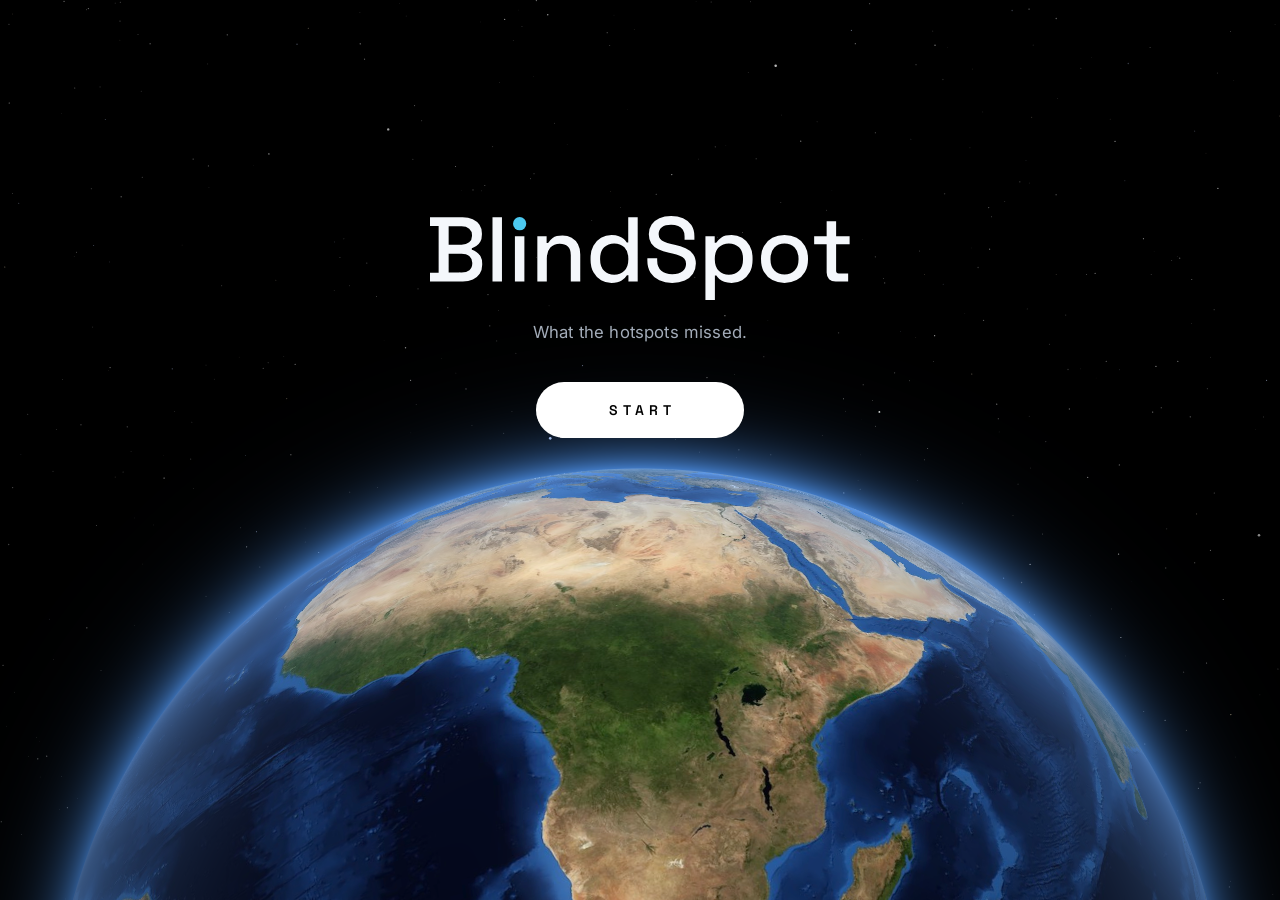
==== commit d5f543b4: "ws5: map shows hotspots inside radar coverage; typeset formulas; themed cursor - package.py: the map" ====
--- a/web/index.html
+++ b/web/index.html
@@ -8,6 +8,7 @@
 <link rel="icon" type="image/svg+xml" href="assets/brand/blindspot-mark-on-dark.svg">
 <link rel="preload" href="vendor/fonts/space-grotesk-latin-500-normal.woff2" as="font" type="font/woff2" crossorigin>
 <link rel="stylesheet" href="vendor/leaflet/leaflet.css">
+<link rel="stylesheet" href="vendor/katex/katex.min.css">
 <link rel="stylesheet" href="style.css">
 </head>
 <body>
@@ -237,45 +238,45 @@
 
         <div class="eq-block">
           <div class="eq-t">Scene normalisation</div>
-          <div class="eq"><span><var>X&#771;</var><sub><i>t</i></sub> = <var>X</var><sub><i>t</i></sub> &frasl; median<sub>land</sub>(<var>X</var><sub><i>t</i></sub> &frasl; <var>X&#772;</var><sub>ref</sub>)</span><span class="eq-n">(1)</span></div>
+          <div class="eq"><span class="tex" data-tex="\tilde X_t = \dfrac{X_t}{\operatorname{median}_{\text{land}}\!\left( X_t \,/\, \bar X_{\text{ref}} \right)}"><var>X&#771;</var><sub><i>t</i></sub> = <var>X</var><sub><i>t</i></sub> &frasl; median<sub>land</sub>(<var>X</var><sub><i>t</i></sub> &frasl; <var>X&#772;</var><sub>ref</sub>)</span><span class="eq-n">(1)</span></div>
           <p class="eq-x"><var>X&#772;</var><sub>ref</sub> is the mean of the four June and July reference dates. Dividing by the scene-wide median ratio cancels rain, soil moisture and calibration shifts that move the whole scene at once.</p>
         </div>
 
         <div class="eq-block">
           <div class="eq-t">Change in decibels</div>
-          <div class="eq"><span><i>r</i><sub><i>t</i></sub> = 10 log<sub>10</sub>(<var>X&#771;</var><sup>HV</sup><sub><i>t</i></sub> &frasl; <var>X&#772;</var><sup>HV</sup><sub>ref</sub>)</span><span class="eq-n">(2)</span></div>
+          <div class="eq"><span class="tex" data-tex="r_t = 10\,\log_{10}\!\left( \dfrac{\tilde X^{\mathrm{HV}}_t}{\bar X^{\mathrm{HV}}_{\text{ref}}} \right)\ \text{dB}"><i>r</i><sub><i>t</i></sub> = 10 log<sub>10</sub>(<var>X&#771;</var><sup>HV</sup><sub><i>t</i></sub> &frasl; <var>X&#772;</var><sup>HV</sup><sub>ref</sub>)</span><span class="eq-n">(2)</span></div>
           <p class="eq-x">After a 3&times;3 boxcar average. Canopy loss lowers HV, so change must have <i>r</i><sub><i>t</i></sub> &le; &minus;1 dB on at least two consecutive dates.</p>
         </div>
 
         <div class="eq-block">
           <div class="eq-t">Effective number of looks, measured</div>
-          <div class="eq"><span><i>m</i> = &Sigma;<sub>pixels</sub> <span class="ov">X</span><sup>2</sup> &frasl; &Sigma;<sub>pixels</sub> <i>s</i><sup>2</sup> &minus; 1&frasl;<i>n</i><sub>ref</sub></span><span class="eq-n">(3)</span></div>
+          <div class="eq"><span class="tex" data-tex="m = \dfrac{\sum_{\text{pixels}} \bar X^{2}}{\sum_{\text{pixels}} s^{2}} - \dfrac{1}{n_{\text{ref}}}"><i>m</i> = &Sigma;<sub>pixels</sub> <span class="ov">X</span><sup>2</sup> &frasl; &Sigma;<sub>pixels</sub> <i>s</i><sup>2</sup> &minus; 1&frasl;<i>n</i><sub>ref</sub></span><span class="eq-n">(3)</span></div>
           <p class="eq-x">Mean and variance of each land pixel over the <i>n</i><sub>ref</sub> = 4 reference dates, pooled, with a finite-sample correction. Measured, not assumed: on the real stack <i>m</i> &asymp; 181 after averaging.</p>
         </div>
 
         <div class="eq-block">
           <div class="eq-t">Sequential omnibus test (Conradsen 2016; Canty 2020)</div>
-          <div class="eq"><span>ln <i>R</i><sub><i>j</i></sub> = <i>m</i> [ <i>j</i> ln <i>j</i> &minus; (<i>j</i>&minus;1) ln(<i>j</i>&minus;1) + (<i>j</i>&minus;1) ln <i>S</i><sub><i>j</i>&minus;1</sub> + ln <var>X&#771;</var><sub><i>j</i></sub> &minus; <i>j</i> ln <i>S</i><sub><i>j</i></sub> ]</span><span class="eq-n">(4)</span></div>
-          <div class="eq"><span>&minus;2 (ln <i>R</i><sub><i>j</i></sub><sup>HH</sup> + ln <i>R</i><sub><i>j</i></sub><sup>HV</sup>) ~ &chi;<sup>2</sup>(2) &nbsp; under no change</span><span class="eq-n">(5)</span></div>
+          <div class="eq"><span class="tex" data-tex="\ln R_j = m\left[\, j\ln j - (j-1)\ln(j-1) + (j-1)\ln S_{j-1} + \ln \tilde X_j - j\ln S_j \,\right]">ln <i>R</i><sub><i>j</i></sub> = <i>m</i> [ <i>j</i> ln <i>j</i> &minus; (<i>j</i>&minus;1) ln(<i>j</i>&minus;1) + (<i>j</i>&minus;1) ln <i>S</i><sub><i>j</i>&minus;1</sub> + ln <var>X&#771;</var><sub><i>j</i></sub> &minus; <i>j</i> ln <i>S</i><sub><i>j</i></sub> ]</span><span class="eq-n">(4)</span></div>
+          <div class="eq"><span class="tex" data-tex="-2\left(\ln R_j^{\mathrm{HH}} + \ln R_j^{\mathrm{HV}}\right) \;\sim\; \chi^2_{2} \quad \text{under no change}">&minus;2 (ln <i>R</i><sub><i>j</i></sub><sup>HH</sup> + ln <i>R</i><sub><i>j</i></sub><sup>HV</sup>) ~ &chi;<sup>2</sup>(2) &nbsp; under no change</span><span class="eq-n">(5)</span></div>
           <p class="eq-x"><i>S</i><sub><i>j</i></sub> = <var>X&#771;</var><sub>1</sub> + &hellip; + <var>X&#771;</var><sub><i>j</i></sub>. <i>R</i><sub><i>j</i></sub> tests &ldquo;date <i>j</i> differs from all dates before it&rdquo;; the two bands are independent, so their statistics add. A pixel changes at the first <i>j</i> where <i>p</i> &lt; &alpha; = 0.01, the whole-series omnibus test also rejects, HV fell, and rule (2) holds. Connected changed pixels form patches; patches under 1 ha are dropped.</p>
         </div>
 
         <div class="eq-block">
           <div class="eq-t">Cross-check and headline</div>
-          <div class="eq"><span>recorded(<i>P</i>) &hArr; &exist; hotspot <i>h</i>: <i>d</i>(<i>h</i>, <i>P</i>) &le; <i>b</i> and <i>t</i><sub>prev</sub> &minus; <i>s</i> &lt; <i>t</i><sub><i>h</i></sub> &le; <i>t</i><sub>change</sub></span><span class="eq-n">(6)</span></div>
-          <div class="eq"><span>share = &Sigma;<sub><i>P</i>: none</sub> <i>A</i><sub><i>P</i></sub> &frasl; &Sigma;<sub><i>P</i>: eligible</sub> <i>A</i><sub><i>P</i></sub></span><span class="eq-n">(7)</span></div>
+          <div class="eq"><span class="tex" data-tex="\text{recorded}(P) \iff \exists\, h:\ d(h,P) \le b \ \text{and}\ t_{\text{prev}} - s \lt t_h \le t_{\text{change}}">recorded(<i>P</i>) &hArr; &exist; hotspot <i>h</i>: <i>d</i>(<i>h</i>, <i>P</i>) &le; <i>b</i> and <i>t</i><sub>prev</sub> &minus; <i>s</i> &lt; <i>t</i><sub><i>h</i></sub> &le; <i>t</i><sub>change</sub></span><span class="eq-n">(6)</span></div>
+          <div class="eq"><span class="tex" data-tex="\text{share} = \dfrac{\sum_{P\,\in\,\text{none}} A_P}{\sum_{P\,\in\,\text{eligible}} A_P}">share = &Sigma;<sub><i>P</i>: none</sub> <i>A</i><sub><i>P</i></sub> &frasl; &Sigma;<sub><i>P</i>: eligible</sub> <i>A</i><sub><i>P</i></sub></span><span class="eq-n">(7)</span></div>
           <p class="eq-x">Central estimate: buffer <i>b</i> = 1 km, date slack <i>s</i> = 0. Eligible patches have full fire-data coverage and no water or swath-edge flag. Area-weighted, so one large patch counts more than a speck.</p>
         </div>
 
         <div class="eq-block">
           <div class="eq-t">Monte Carlo range</div>
-          <div class="eq"><span>share<sub><i>k</i></sub> = (7) with <i>h</i> + &epsilon;<sub><i>k</i></sub>, &nbsp;<i>b</i><sub><i>k</i></sub> ~ U(0.5, 2) km, &nbsp;<i>s</i><sub><i>k</i></sub> ~ U{0,&hellip;,12} days, &nbsp;<i>k</i> = 1&hellip;300</span><span class="eq-n">(8)</span></div>
+          <div class="eq"><span class="tex" data-tex="\text{share}_k = (7)\ \text{with}\ h+\varepsilon_k,\ \ b_k \sim U(0.5,\,2)\ \text{km},\ \ s_k \sim U\{0,\dots,12\}\ \text{days},\ \ k=1,\dots,300">share<sub><i>k</i></sub> = (7) with <i>h</i> + &epsilon;<sub><i>k</i></sub>, &nbsp;<i>b</i><sub><i>k</i></sub> ~ U(0.5, 2) km, &nbsp;<i>s</i><sub><i>k</i></sub> ~ U{0,&hellip;,12} days, &nbsp;<i>k</i> = 1&hellip;300</span><span class="eq-n">(8)</span></div>
           <p class="eq-x">&epsilon;<sub><i>k</i></sub> moves each hotspot uniformly within its pixel footprint (VIIRS &plusmn;187.5 m, MODIS &plusmn;500 m). We report the 5th to 95th percentile of the 300 shares as the range.</p>
         </div>
 
         <div class="eq-block">
           <div class="eq-t">Error-adjusted area (Olofsson 2014)</div>
-          <div class="eq"><span><i>&Acirc;</i> = <i>A</i><sub>tot</sub> &Sigma;<sub><i>i</i></sub> <i>W</i><sub><i>i</i></sub> <i>n</i><sub><i>i</i>c</sub> &frasl; <i>n</i><sub><i>i</i>&middot;</sub>, &nbsp; 95% CI = <i>&Acirc;</i> &plusmn; 1.96 SE</span><span class="eq-n">(9)</span></div>
+          <div class="eq"><span class="tex" data-tex="\hat A = A_{\text{tot}} \sum_i W_i\, \dfrac{n_{ic}}{n_{i\cdot}}, \qquad \text{95\% CI} = \hat A \pm 1.96\, \widehat{\mathrm{SE}}(\hat A)"><i>&Acirc;</i> = <i>A</i><sub>tot</sub> &Sigma;<sub><i>i</i></sub> <i>W</i><sub><i>i</i></sub> <i>n</i><sub><i>i</i>c</sub> &frasl; <i>n</i><sub><i>i</i>&middot;</sub>, &nbsp; 95% CI = <i>&Acirc;</i> &plusmn; 1.96 SE</span><span class="eq-n">(9)</span></div>
           <p class="eq-x">From a stratified sample of points labelled on optical imagery: <i>W</i><sub><i>i</i></sub> is the map share of stratum <i>i</i>, <i>n</i><sub><i>i</i>c</sub> the points in it labelled as change. Corrects the mapped area for omission and commission errors.</p>
         </div>
       </div>
@@ -339,6 +340,7 @@
 
 <script src="vendor/leaflet/leaflet.js"></script>
 <script src="vendor/chart.umd.min.js"></script>
+<script src="vendor/katex/katex.min.js"></script>
 <script src="globe.js"></script>
 <script src="app.js"></script>
 </body>
--- a/web/style.css
+++ b/web/style.css
@@ -233,7 +233,8 @@
 .eq-block { padding: 22px 0; border-top: 1px solid var(--line); }
 .sec-b > p + .eq-block { margin-top: 20px; }
 .eq-t { font: 500 13px var(--font-mono); color: var(--radar); letter-spacing: .02em; }
-.eq { display: flex; align-items: baseline; justify-content: space-between; gap: 16px; margin-top: 12px; padding: 14px 18px; background: var(--raised); border-radius: 10px; font: 400 clamp(15px, 1.5vw, 18px)/1.6 "Times New Roman", Georgia, serif; overflow-x: auto; }
+.eq { display: flex; align-items: baseline; justify-content: space-between; gap: 16px; margin-top: 12px; padding: 14px 18px; background: var(--raised); border-radius: 10px; font-size: clamp(15px, 1.5vw, 18px); line-height: 1.6; overflow-x: auto; overflow-y: hidden; }
+.eq .katex { font-size: 1.12em; color: var(--ink); }
 .eq > span:first-child { white-space: nowrap; }
 .eq i, .eq var { font-style: italic; }
 .eq .ov { text-decoration: overline; font-style: italic; }
@@ -292,3 +293,12 @@
 @media (prefers-reduced-motion: reduce) {
   *, *::before, *::after { animation: none !important; transition-duration: .01ms !important; }
 }
+
+/* Themed cursor: the BlindSpot ring and ping. Text fields keep the system caret. */
+:root { --cur: url("data:image/svg+xml,%3Csvg%20xmlns%3D%22http%3A//www.w3.org/2000/svg%22%20width%3D%2228%22%20height%3D%2228%22%20viewBox%3D%22-2%20-2%2028%2028%22%3E%3Cg%20fill%3D%22none%22%20stroke-linecap%3D%22round%22%3E%3Cpath%20d%3D%22M19.1342%205.5763A9.6%209.6%200%201%201%204.8658%205.5763%22%20stroke%3D%22%23000000%22%20stroke-width%3D%224.6%22/%3E%3Cpath%20d%3D%22M12.9377%206.6820A5.4%205.4%200%200%201%2017.3180%2011.0623%22%20stroke%3D%22%23000000%22%20stroke-width%3D%224.2%22/%3E%3Cpath%20d%3D%22M19.1342%205.5763A9.6%209.6%200%201%201%204.8658%205.5763%22%20stroke%3D%22%23F4F7FB%22%20stroke-width%3D%222.4%22/%3E%3Cpath%20d%3D%22M12.9377%206.6820A5.4%205.4%200%200%201%2017.3180%2011.0623%22%20stroke%3D%22%23F4F7FB%22%20stroke-width%3D%222.1%22/%3E%3C/g%3E%3Ccircle%20cx%3D%2212%22%20cy%3D%2212%22%20r%3D%223.6%22%20fill%3D%22%23000000%22/%3E%3Ccircle%20cx%3D%2212%22%20cy%3D%2212%22%20r%3D%222.2%22%20fill%3D%22%234CC9F0%22/%3E%3C/svg%3E") 14 14, auto; --cur-hot: url("data:image/svg+xml,%3Csvg%20xmlns%3D%22http%3A//www.w3.org/2000/svg%22%20width%3D%2228%22%20height%3D%2228%22%20viewBox%3D%22-2%20-2%2028%2028%22%3E%3Cg%20fill%3D%22none%22%20stroke-linecap%3D%22round%22%3E%3Cpath%20d%3D%22M19.1342%205.5763A9.6%209.6%200%201%201%204.8658%205.5763%22%20stroke%3D%22%23000000%22%20stroke-width%3D%224.6%22/%3E%3Cpath%20d%3D%22M12.9377%206.6820A5.4%205.4%200%200%201%2017.3180%2011.0623%22%20stroke%3D%22%23000000%22%20stroke-width%3D%224.2%22/%3E%3Cpath%20d%3D%22M19.1342%205.5763A9.6%209.6%200%201%201%204.8658%205.5763%22%20stroke%3D%22%234CC9F0%22%20stroke-width%3D%222.4%22/%3E%3Cpath%20d%3D%22M12.9377%206.6820A5.4%205.4%200%200%201%2017.3180%2011.0623%22%20stroke%3D%22%234CC9F0%22%20stroke-width%3D%222.1%22/%3E%3C/g%3E%3Ccircle%20cx%3D%2212%22%20cy%3D%2212%22%20r%3D%225.0%22%20fill%3D%22%23000000%22/%3E%3Ccircle%20cx%3D%2212%22%20cy%3D%2212%22%20r%3D%223.6%22%20fill%3D%22%234CC9F0%22/%3E%3C/svg%3E") 14 14, pointer; }
+[data-theme="light"] { --cur: url("data:image/svg+xml,%3Csvg%20xmlns%3D%22http%3A//www.w3.org/2000/svg%22%20width%3D%2228%22%20height%3D%2228%22%20viewBox%3D%22-2%20-2%2028%2028%22%3E%3Cg%20fill%3D%22none%22%20stroke-linecap%3D%22round%22%3E%3Cpath%20d%3D%22M19.1342%205.5763A9.6%209.6%200%201%201%204.8658%205.5763%22%20stroke%3D%22%23FFFFFF%22%20stroke-width%3D%224.6%22/%3E%3Cpath%20d%3D%22M12.9377%206.6820A5.4%205.4%200%200%201%2017.3180%2011.0623%22%20stroke%3D%22%23FFFFFF%22%20stroke-width%3D%224.2%22/%3E%3Cpath%20d%3D%22M19.1342%205.5763A9.6%209.6%200%201%201%204.8658%205.5763%22%20stroke%3D%22%230A0D12%22%20stroke-width%3D%222.4%22/%3E%3Cpath%20d%3D%22M12.9377%206.6820A5.4%205.4%200%200%201%2017.3180%2011.0623%22%20stroke%3D%22%230A0D12%22%20stroke-width%3D%222.1%22/%3E%3C/g%3E%3Ccircle%20cx%3D%2212%22%20cy%3D%2212%22%20r%3D%223.6%22%20fill%3D%22%23FFFFFF%22/%3E%3Ccircle%20cx%3D%2212%22%20cy%3D%2212%22%20r%3D%222.2%22%20fill%3D%22%230A7EA4%22/%3E%3C/svg%3E") 14 14, auto; --cur-hot: url("data:image/svg+xml,%3Csvg%20xmlns%3D%22http%3A//www.w3.org/2000/svg%22%20width%3D%2228%22%20height%3D%2228%22%20viewBox%3D%22-2%20-2%2028%2028%22%3E%3Cg%20fill%3D%22none%22%20stroke-linecap%3D%22round%22%3E%3Cpath%20d%3D%22M19.1342%205.5763A9.6%209.6%200%201%201%204.8658%205.5763%22%20stroke%3D%22%23FFFFFF%22%20stroke-width%3D%224.6%22/%3E%3Cpath%20d%3D%22M12.9377%206.6820A5.4%205.4%200%200%201%2017.3180%2011.0623%22%20stroke%3D%22%23FFFFFF%22%20stroke-width%3D%224.2%22/%3E%3Cpath%20d%3D%22M19.1342%205.5763A9.6%209.6%200%201%201%204.8658%205.5763%22%20stroke%3D%22%230A7EA4%22%20stroke-width%3D%222.4%22/%3E%3Cpath%20d%3D%22M12.9377%206.6820A5.4%205.4%200%200%201%2017.3180%2011.0623%22%20stroke%3D%22%230A7EA4%22%20stroke-width%3D%222.1%22/%3E%3C/g%3E%3Ccircle%20cx%3D%2212%22%20cy%3D%2212%22%20r%3D%225.0%22%20fill%3D%22%23FFFFFF%22/%3E%3Ccircle%20cx%3D%2212%22%20cy%3D%2212%22%20r%3D%223.6%22%20fill%3D%22%230A7EA4%22/%3E%3C/svg%3E") 14 14, pointer; }
+@media (pointer: fine) {
+  html, body, .app, .intro, .leaflet-container, .leaflet-grab { cursor: var(--cur); }
+  a, button, [role="button"], label, select, summary, .tick, .leaflet-interactive, .leaflet-container a, .leaflet-dragging .leaflet-grab { cursor: var(--cur-hot) !important; }
+  input, textarea, [contenteditable="true"] { cursor: text; }
+}
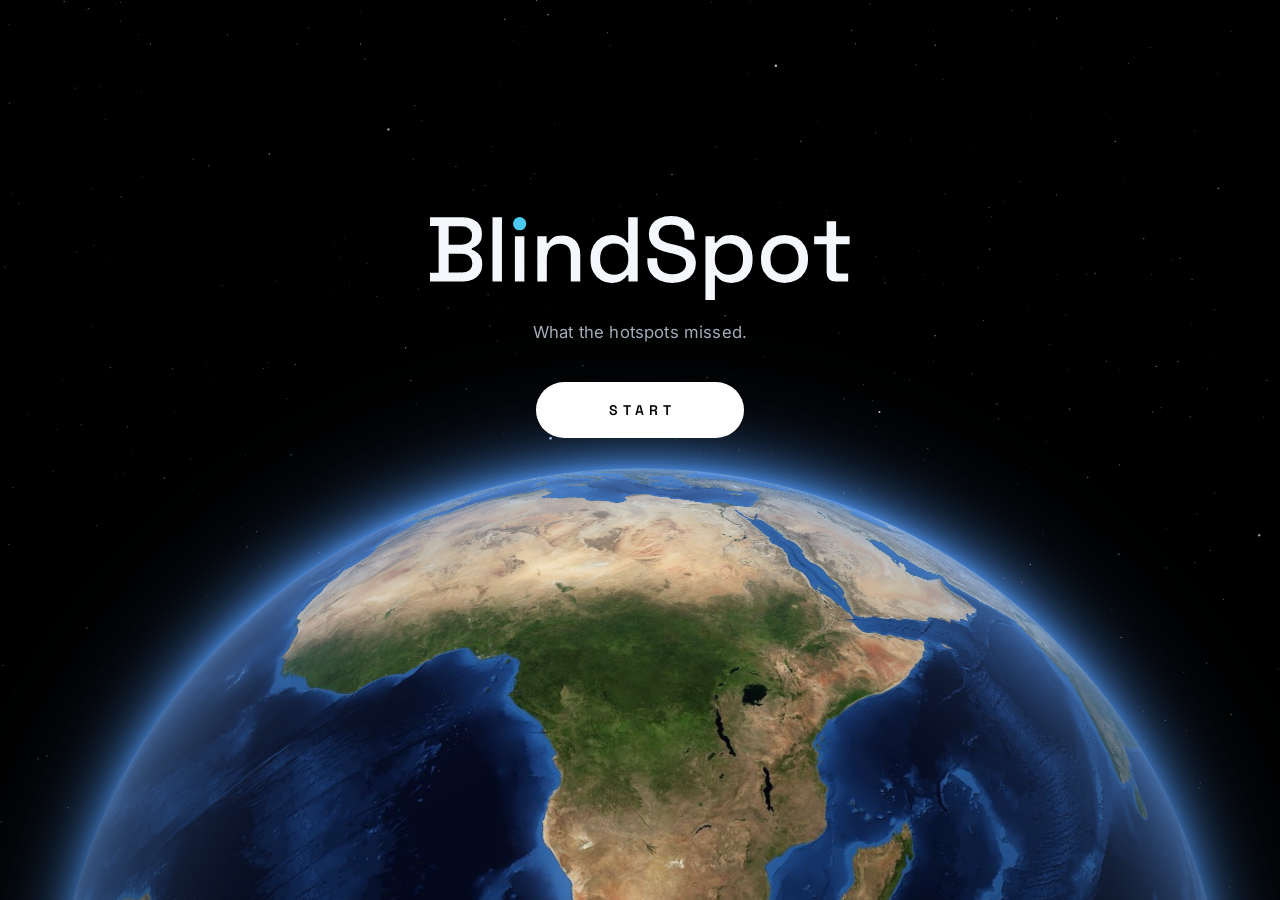
==== commit 05be24fa: "ws5: NASA basemap under the radar, all hotspots back, wider map, cache-busting - Map shows NASA Blue" ====
--- a/web/index.html
+++ b/web/index.html
@@ -9,7 +9,7 @@
 <link rel="preload" href="vendor/fonts/space-grotesk-latin-500-normal.woff2" as="font" type="font/woff2" crossorigin>
 <link rel="stylesheet" href="vendor/leaflet/leaflet.css">
 <link rel="stylesheet" href="vendor/katex/katex.min.css">
-<link rel="stylesheet" href="style.css">
+<link rel="stylesheet" href="style.css?v=20261115-2305">
 </head>
 <body>
 
@@ -341,7 +341,7 @@
 <script src="vendor/leaflet/leaflet.js"></script>
 <script src="vendor/chart.umd.min.js"></script>
 <script src="vendor/katex/katex.min.js"></script>
-<script src="globe.js"></script>
-<script src="app.js"></script>
+<script src="globe.js?v=20261115-2305"></script>
+<script src="app.js?v=20261115-2305"></script>
 </body>
 </html>
--- a/web/style.css
+++ b/web/style.css
@@ -302,3 +302,8 @@
   a, button, [role="button"], label, select, summary, .tick, .leaflet-interactive, .leaflet-container a, .leaflet-dragging .leaflet-grab { cursor: var(--cur-hot) !important; }
   input, textarea, [contenteditable="true"] { cursor: text; }
 }
+
+/* Basemap: dimmed so the radar and the patches stay on top visually */
+.leaflet-tile-pane .basemap { filter: brightness(.55) saturate(.8); }
+[data-theme="light"] .leaflet-tile-pane .basemap { filter: brightness(.95) saturate(.85); }
+.leaflet-tile-pane .basemap-ref { opacity: .55; }
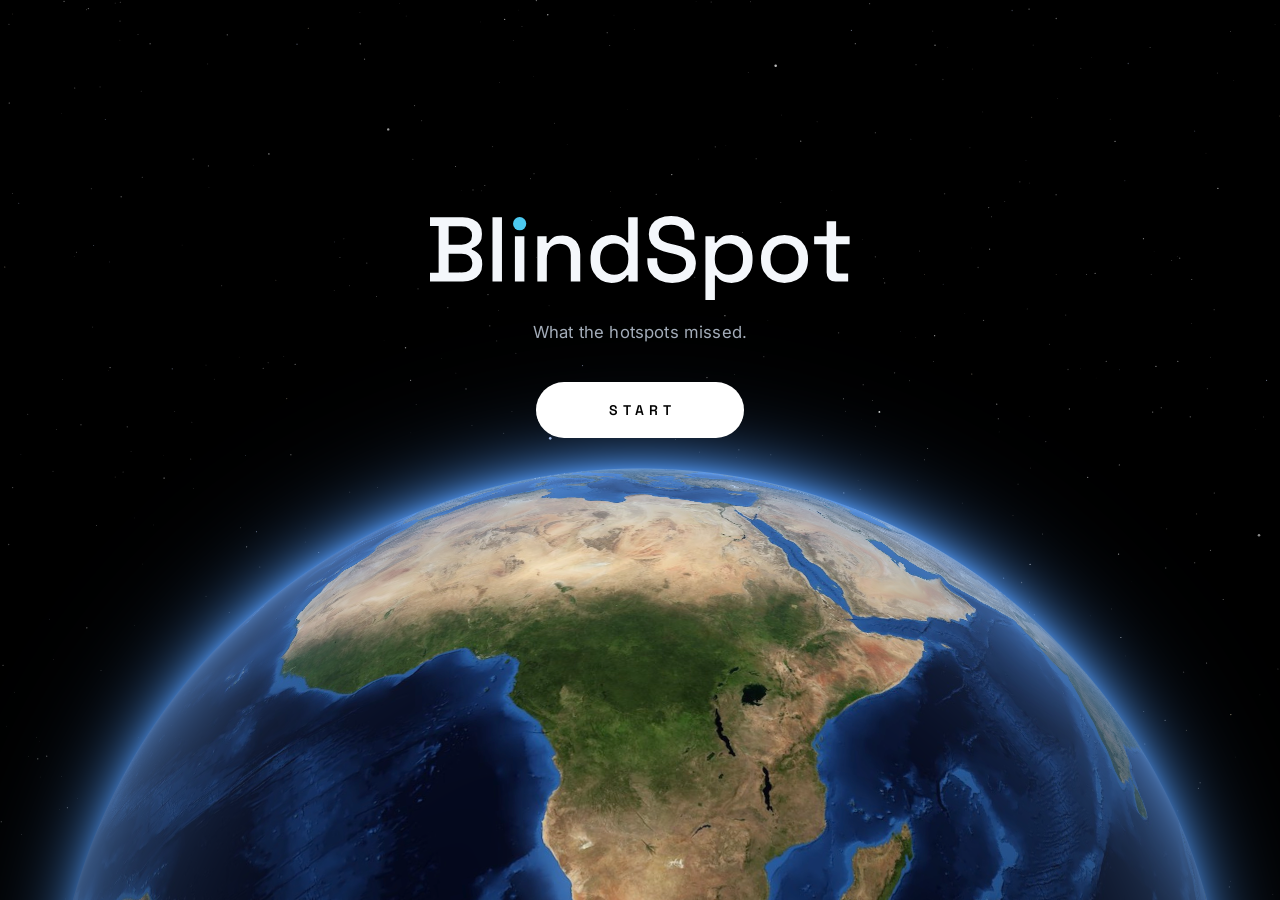
==== commit 5af39fc9: "ws5: back to radar-only map with hotspots inside radar coverage Removes the basemap and restores the" ====
--- a/web/index.html
+++ b/web/index.html
@@ -9,7 +9,7 @@
 <link rel="preload" href="vendor/fonts/space-grotesk-latin-500-normal.woff2" as="font" type="font/woff2" crossorigin>
 <link rel="stylesheet" href="vendor/leaflet/leaflet.css">
 <link rel="stylesheet" href="vendor/katex/katex.min.css">
-<link rel="stylesheet" href="style.css?v=20261115-2305">
+<link rel="stylesheet" href="style.css?v=20261115-2315">
 </head>
 <body>
 
@@ -341,7 +341,7 @@
 <script src="vendor/leaflet/leaflet.js"></script>
 <script src="vendor/chart.umd.min.js"></script>
 <script src="vendor/katex/katex.min.js"></script>
-<script src="globe.js?v=20261115-2305"></script>
-<script src="app.js?v=20261115-2305"></script>
+<script src="globe.js?v=20261115-2315"></script>
+<script src="app.js?v=20261115-2315"></script>
 </body>
 </html>
--- a/web/style.css
+++ b/web/style.css
@@ -303,7 +303,3 @@
   input, textarea, [contenteditable="true"] { cursor: text; }
 }
 
-/* Basemap: dimmed so the radar and the patches stay on top visually */
-.leaflet-tile-pane .basemap { filter: brightness(.55) saturate(.8); }
-[data-theme="light"] .leaflet-tile-pane .basemap { filter: brightness(.95) saturate(.85); }
-.leaflet-tile-pane .basemap-ref { opacity: .55; }
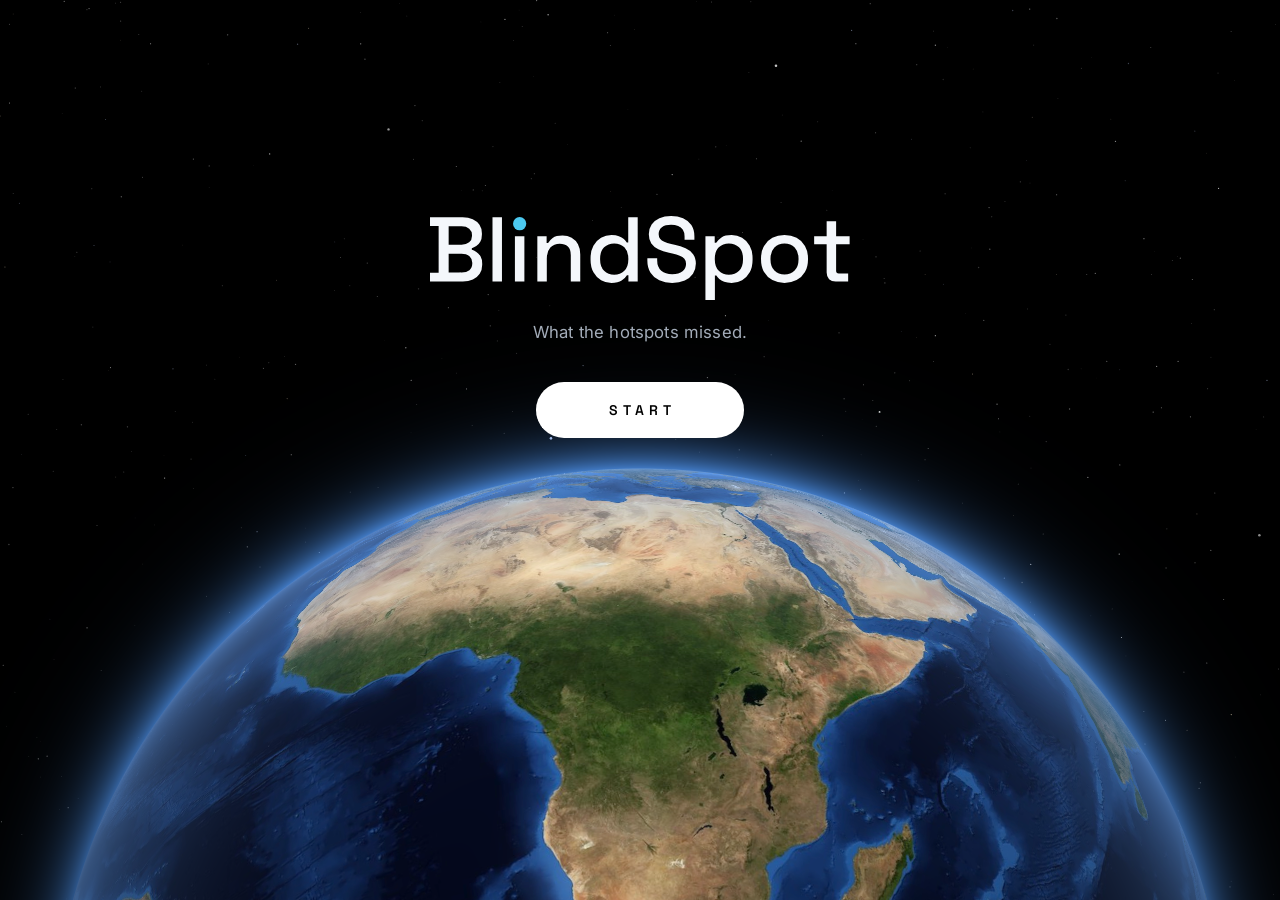
==== commit 1f418a2f: "ws5: remove custom cursor; lighter, faster map - Custom cursor removed. - Radar overlays are lossy W" ====
--- a/web/index.html
+++ b/web/index.html
@@ -9,7 +9,7 @@
 <link rel="preload" href="vendor/fonts/space-grotesk-latin-500-normal.woff2" as="font" type="font/woff2" crossorigin>
 <link rel="stylesheet" href="vendor/leaflet/leaflet.css">
 <link rel="stylesheet" href="vendor/katex/katex.min.css">
-<link rel="stylesheet" href="style.css?v=20261115-2315">
+<link rel="stylesheet" href="style.css?v=20261115-2320">
 </head>
 <body>
 
@@ -341,7 +341,7 @@
 <script src="vendor/leaflet/leaflet.js"></script>
 <script src="vendor/chart.umd.min.js"></script>
 <script src="vendor/katex/katex.min.js"></script>
-<script src="globe.js?v=20261115-2315"></script>
-<script src="app.js?v=20261115-2315"></script>
+<script src="globe.js?v=20261115-2320"></script>
+<script src="app.js?v=20261115-2320"></script>
 </body>
 </html>
--- a/web/style.css
+++ b/web/style.css
@@ -294,12 +294,4 @@
   *, *::before, *::after { animation: none !important; transition-duration: .01ms !important; }
 }
 
-/* Themed cursor: the BlindSpot ring and ping. Text fields keep the system caret. */
-:root { --cur: url("data:image/svg+xml,%3Csvg%20xmlns%3D%22http%3A//www.w3.org/2000/svg%22%20width%3D%2228%22%20height%3D%2228%22%20viewBox%3D%22-2%20-2%2028%2028%22%3E%3Cg%20fill%3D%22none%22%20stroke-linecap%3D%22round%22%3E%3Cpath%20d%3D%22M19.1342%205.5763A9.6%209.6%200%201%201%204.8658%205.5763%22%20stroke%3D%22%23000000%22%20stroke-width%3D%224.6%22/%3E%3Cpath%20d%3D%22M12.9377%206.6820A5.4%205.4%200%200%201%2017.3180%2011.0623%22%20stroke%3D%22%23000000%22%20stroke-width%3D%224.2%22/%3E%3Cpath%20d%3D%22M19.1342%205.5763A9.6%209.6%200%201%201%204.8658%205.5763%22%20stroke%3D%22%23F4F7FB%22%20stroke-width%3D%222.4%22/%3E%3Cpath%20d%3D%22M12.9377%206.6820A5.4%205.4%200%200%201%2017.3180%2011.0623%22%20stroke%3D%22%23F4F7FB%22%20stroke-width%3D%222.1%22/%3E%3C/g%3E%3Ccircle%20cx%3D%2212%22%20cy%3D%2212%22%20r%3D%223.6%22%20fill%3D%22%23000000%22/%3E%3Ccircle%20cx%3D%2212%22%20cy%3D%2212%22%20r%3D%222.2%22%20fill%3D%22%234CC9F0%22/%3E%3C/svg%3E") 14 14, auto; --cur-hot: url("data:image/svg+xml,%3Csvg%20xmlns%3D%22http%3A//www.w3.org/2000/svg%22%20width%3D%2228%22%20height%3D%2228%22%20viewBox%3D%22-2%20-2%2028%2028%22%3E%3Cg%20fill%3D%22none%22%20stroke-linecap%3D%22round%22%3E%3Cpath%20d%3D%22M19.1342%205.5763A9.6%209.6%200%201%201%204.8658%205.5763%22%20stroke%3D%22%23000000%22%20stroke-width%3D%224.6%22/%3E%3Cpath%20d%3D%22M12.9377%206.6820A5.4%205.4%200%200%201%2017.3180%2011.0623%22%20stroke%3D%22%23000000%22%20stroke-width%3D%224.2%22/%3E%3Cpath%20d%3D%22M19.1342%205.5763A9.6%209.6%200%201%201%204.8658%205.5763%22%20stroke%3D%22%234CC9F0%22%20stroke-width%3D%222.4%22/%3E%3Cpath%20d%3D%22M12.9377%206.6820A5.4%205.4%200%200%201%2017.3180%2011.0623%22%20stroke%3D%22%234CC9F0%22%20stroke-width%3D%222.1%22/%3E%3C/g%3E%3Ccircle%20cx%3D%2212%22%20cy%3D%2212%22%20r%3D%225.0%22%20fill%3D%22%23000000%22/%3E%3Ccircle%20cx%3D%2212%22%20cy%3D%2212%22%20r%3D%223.6%22%20fill%3D%22%234CC9F0%22/%3E%3C/svg%3E") 14 14, pointer; }
-[data-theme="light"] { --cur: url("data:image/svg+xml,%3Csvg%20xmlns%3D%22http%3A//www.w3.org/2000/svg%22%20width%3D%2228%22%20height%3D%2228%22%20viewBox%3D%22-2%20-2%2028%2028%22%3E%3Cg%20fill%3D%22none%22%20stroke-linecap%3D%22round%22%3E%3Cpath%20d%3D%22M19.1342%205.5763A9.6%209.6%200%201%201%204.8658%205.5763%22%20stroke%3D%22%23FFFFFF%22%20stroke-width%3D%224.6%22/%3E%3Cpath%20d%3D%22M12.9377%206.6820A5.4%205.4%200%200%201%2017.3180%2011.0623%22%20stroke%3D%22%23FFFFFF%22%20stroke-width%3D%224.2%22/%3E%3Cpath%20d%3D%22M19.1342%205.5763A9.6%209.6%200%201%201%204.8658%205.5763%22%20stroke%3D%22%230A0D12%22%20stroke-width%3D%222.4%22/%3E%3Cpath%20d%3D%22M12.9377%206.6820A5.4%205.4%200%200%201%2017.3180%2011.0623%22%20stroke%3D%22%230A0D12%22%20stroke-width%3D%222.1%22/%3E%3C/g%3E%3Ccircle%20cx%3D%2212%22%20cy%3D%2212%22%20r%3D%223.6%22%20fill%3D%22%23FFFFFF%22/%3E%3Ccircle%20cx%3D%2212%22%20cy%3D%2212%22%20r%3D%222.2%22%20fill%3D%22%230A7EA4%22/%3E%3C/svg%3E") 14 14, auto; --cur-hot: url("data:image/svg+xml,%3Csvg%20xmlns%3D%22http%3A//www.w3.org/2000/svg%22%20width%3D%2228%22%20height%3D%2228%22%20viewBox%3D%22-2%20-2%2028%2028%22%3E%3Cg%20fill%3D%22none%22%20stroke-linecap%3D%22round%22%3E%3Cpath%20d%3D%22M19.1342%205.5763A9.6%209.6%200%201%201%204.8658%205.5763%22%20stroke%3D%22%23FFFFFF%22%20stroke-width%3D%224.6%22/%3E%3Cpath%20d%3D%22M12.9377%206.6820A5.4%205.4%200%200%201%2017.3180%2011.0623%22%20stroke%3D%22%23FFFFFF%22%20stroke-width%3D%224.2%22/%3E%3Cpath%20d%3D%22M19.1342%205.5763A9.6%209.6%200%201%201%204.8658%205.5763%22%20stroke%3D%22%230A7EA4%22%20stroke-width%3D%222.4%22/%3E%3Cpath%20d%3D%22M12.9377%206.6820A5.4%205.4%200%200%201%2017.3180%2011.0623%22%20stroke%3D%22%230A7EA4%22%20stroke-width%3D%222.1%22/%3E%3C/g%3E%3Ccircle%20cx%3D%2212%22%20cy%3D%2212%22%20r%3D%225.0%22%20fill%3D%22%23FFFFFF%22/%3E%3Ccircle%20cx%3D%2212%22%20cy%3D%2212%22%20r%3D%223.6%22%20fill%3D%22%230A7EA4%22/%3E%3C/svg%3E") 14 14, pointer; }
-@media (pointer: fine) {
-  html, body, .app, .intro, .leaflet-container, .leaflet-grab { cursor: var(--cur); }
-  a, button, [role="button"], label, select, summary, .tick, .leaflet-interactive, .leaflet-container a, .leaflet-dragging .leaflet-grab { cursor: var(--cur-hot) !important; }
-  input, textarea, [contenteditable="true"] { cursor: text; }
-}
-
+
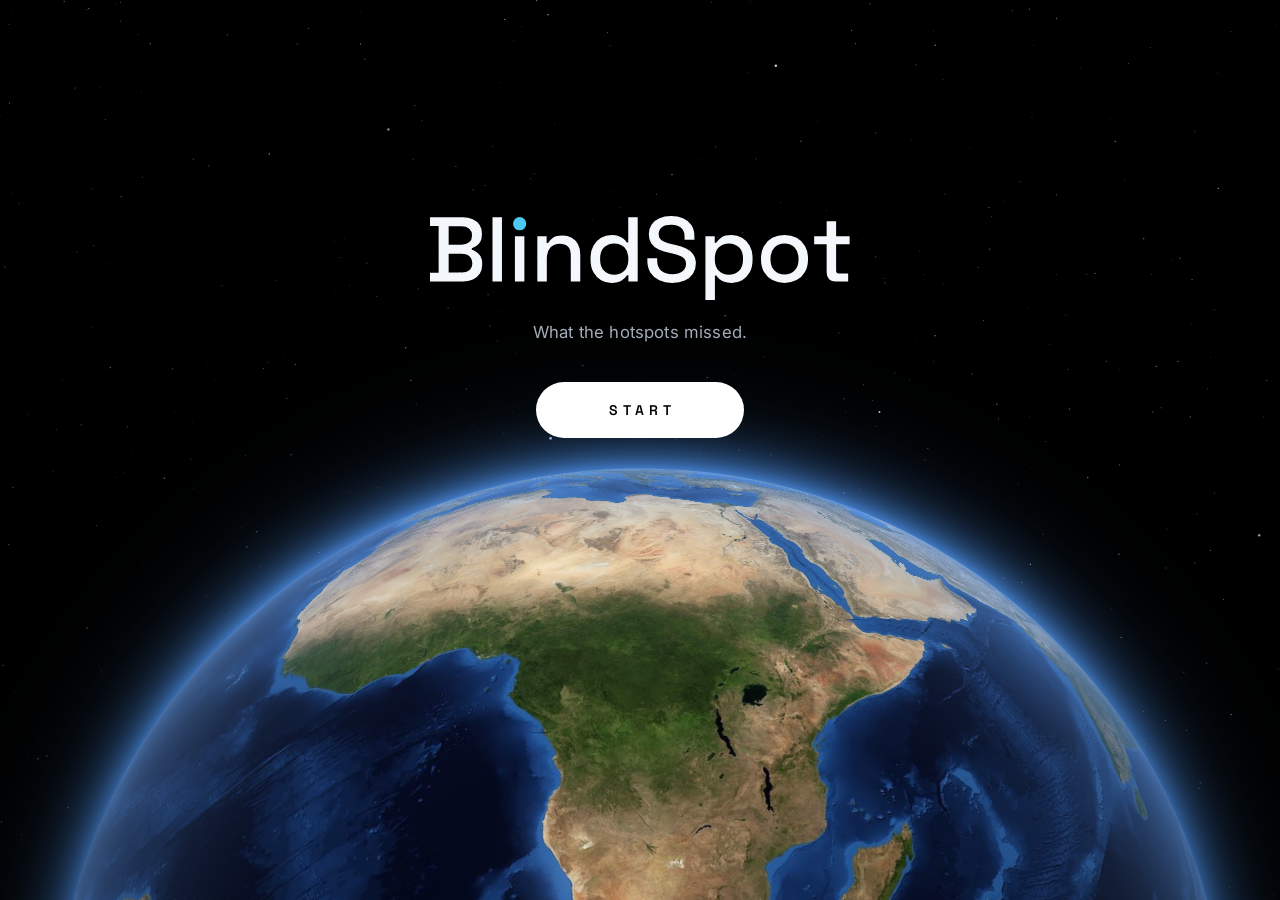
==== commit 45bb79cb: "ws5/ws6: Why radar copy matches the findings; cited PSI peak; story docs final - Why radar heading n" ====
--- a/web/index.html
+++ b/web/index.html
@@ -9,7 +9,7 @@
 <link rel="preload" href="vendor/fonts/space-grotesk-latin-500-normal.woff2" as="font" type="font/woff2" crossorigin>
 <link rel="stylesheet" href="vendor/leaflet/leaflet.css">
 <link rel="stylesheet" href="vendor/katex/katex.min.css">
-<link rel="stylesheet" href="style.css?v=20261115-2320">
+<link rel="stylesheet" href="style.css?v=20261115-2340">
 </head>
 <body>
 
@@ -119,13 +119,13 @@
     <p class="ed-lede">During Indonesia's 2026 fire season, thick smoke and cloud hid Kalimantan from the optical satellites that build the fire record. NISAR's L-band radar looks straight through.</p>
 
     <section class="sec">
-      <div class="sec-h"><div class="sec-n">01</div><h2>The record goes quiet when it matters most</h2></div>
-      <div class="sec-b">
-        <p>Indonesia tracks fires with the MODIS and VIIRS instruments, which detect heat. NASA notes that the recorded fire count can fall when fires are most intense, because thick smoke and cloud block the view. Peat also smoulders underground, often too cool to register.</p>
+      <div class="sec-h"><div class="sec-n">01</div><h2>Heat sensors miss part of the fire season</h2></div>
+      <div class="sec-b">
+        <p>Indonesia tracks fires with the MODIS and VIIRS instruments, which detect heat. NASA notes that thick smoke and cloud can block the view, so the recorded fire count can miss fires. Peat also smoulders underground, often too cool to register.</p>
         <div class="stats">
           <div><div class="stat">&lt;30%</div><p>chance that MODIS detects even powerful fires in some equatorial areas</p></div>
           <div><div class="stat">&lt;40%</div><p>the same for VIIRS, mainly because of cloud</p></div>
-          <div><div class="stat c-haze" data-psi-peak>–</div><p data-psi-peak-label>Singapore's peak 24-hr PSI this season</p></div>
+          <div><div class="stat c-haze" data-psi-peak>192</div><p data-psi-peak-label>Singapore's peak 24-hr PSI, 9 Oct 2026 (NEA)</p></div>
         </div>
         <p class="cite">Sources: <a href="https://gmd.copernicus.org/articles/19/10123/2026/">Sofiev &amp; Kouznetsov, Geoscientific Model Development (2026)</a>; <a href="https://science.nasa.gov/missions/aqua/peatland-fires-darken-skies-in-indonesia/">NASA Earth Observatory (Sep 2026)</a>; PSI from the app's data (data.gov.sg).</p>
       </div>
@@ -341,7 +341,7 @@
 <script src="vendor/leaflet/leaflet.js"></script>
 <script src="vendor/chart.umd.min.js"></script>
 <script src="vendor/katex/katex.min.js"></script>
-<script src="globe.js?v=20261115-2320"></script>
-<script src="app.js?v=20261115-2320"></script>
+<script src="globe.js?v=20261115-2340"></script>
+<script src="app.js?v=20261115-2340"></script>
 </body>
 </html>
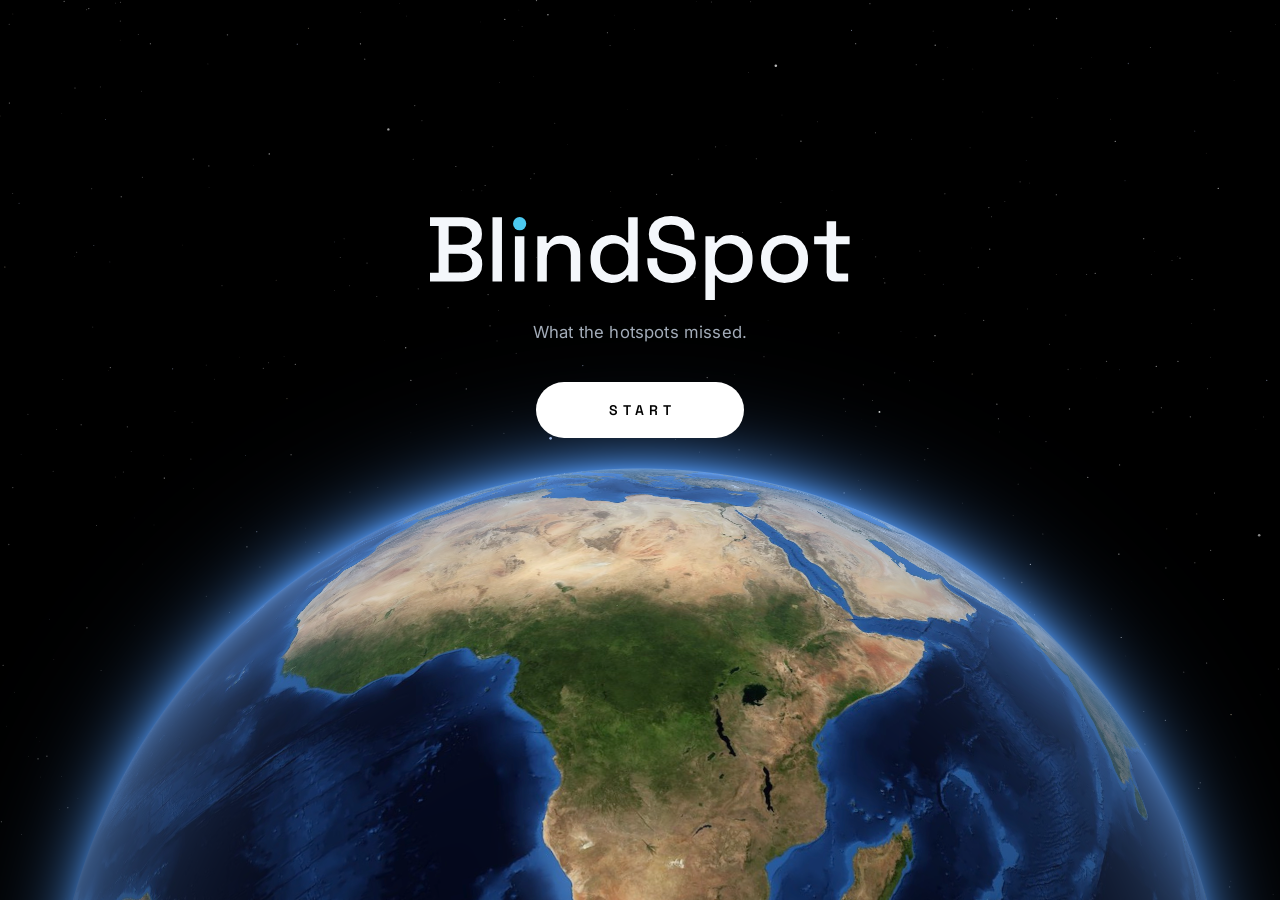
==== commit 060bb422: "lead: address remaining CodeRabbit comments - crosscheck.py: stats JSON never contains NaN (null whe" ====
--- a/web/index.html
+++ b/web/index.html
@@ -9,7 +9,7 @@
 <link rel="preload" href="vendor/fonts/space-grotesk-latin-500-normal.woff2" as="font" type="font/woff2" crossorigin>
 <link rel="stylesheet" href="vendor/leaflet/leaflet.css">
 <link rel="stylesheet" href="vendor/katex/katex.min.css">
-<link rel="stylesheet" href="style.css?v=20261115-2340">
+<link rel="stylesheet" href="style.css?v=20261115-2325b">
 </head>
 <body>
 
@@ -264,7 +264,7 @@
         <div class="eq-block">
           <div class="eq-t">Cross-check and headline</div>
           <div class="eq"><span class="tex" data-tex="\text{recorded}(P) \iff \exists\, h:\ d(h,P) \le b \ \text{and}\ t_{\text{prev}} - s \lt t_h \le t_{\text{change}}">recorded(<i>P</i>) &hArr; &exist; hotspot <i>h</i>: <i>d</i>(<i>h</i>, <i>P</i>) &le; <i>b</i> and <i>t</i><sub>prev</sub> &minus; <i>s</i> &lt; <i>t</i><sub><i>h</i></sub> &le; <i>t</i><sub>change</sub></span><span class="eq-n">(6)</span></div>
-          <div class="eq"><span class="tex" data-tex="\text{share} = \dfrac{\sum_{P\,\in\,\text{none}} A_P}{\sum_{P\,\in\,\text{eligible}} A_P}">share = &Sigma;<sub><i>P</i>: none</sub> <i>A</i><sub><i>P</i></sub> &frasl; &Sigma;<sub><i>P</i>: eligible</sub> <i>A</i><sub><i>P</i></sub></span><span class="eq-n">(7)</span></div>
+          <div class="eq"><span class="tex" data-tex="\text{share} = \dfrac{\sum_{P\,\in\,\text{eligible}\,\cap\,\text{none}} A_P}{\sum_{P\,\in\,\text{eligible}} A_P}">share = &Sigma;<sub><i>P</i>: eligible, none</sub> <i>A</i><sub><i>P</i></sub> &frasl; &Sigma;<sub><i>P</i>: eligible</sub> <i>A</i><sub><i>P</i></sub></span><span class="eq-n">(7)</span></div>
           <p class="eq-x">Central estimate: buffer <i>b</i> = 1 km, date slack <i>s</i> = 0. Eligible patches have full fire-data coverage and no water or swath-edge flag. Area-weighted, so one large patch counts more than a speck.</p>
         </div>
 
@@ -341,7 +341,7 @@
 <script src="vendor/leaflet/leaflet.js"></script>
 <script src="vendor/chart.umd.min.js"></script>
 <script src="vendor/katex/katex.min.js"></script>
-<script src="globe.js?v=20261115-2340"></script>
-<script src="app.js?v=20261115-2340"></script>
+<script src="globe.js?v=20261115-2325b"></script>
+<script src="app.js?v=20261115-2325b"></script>
 </body>
 </html>
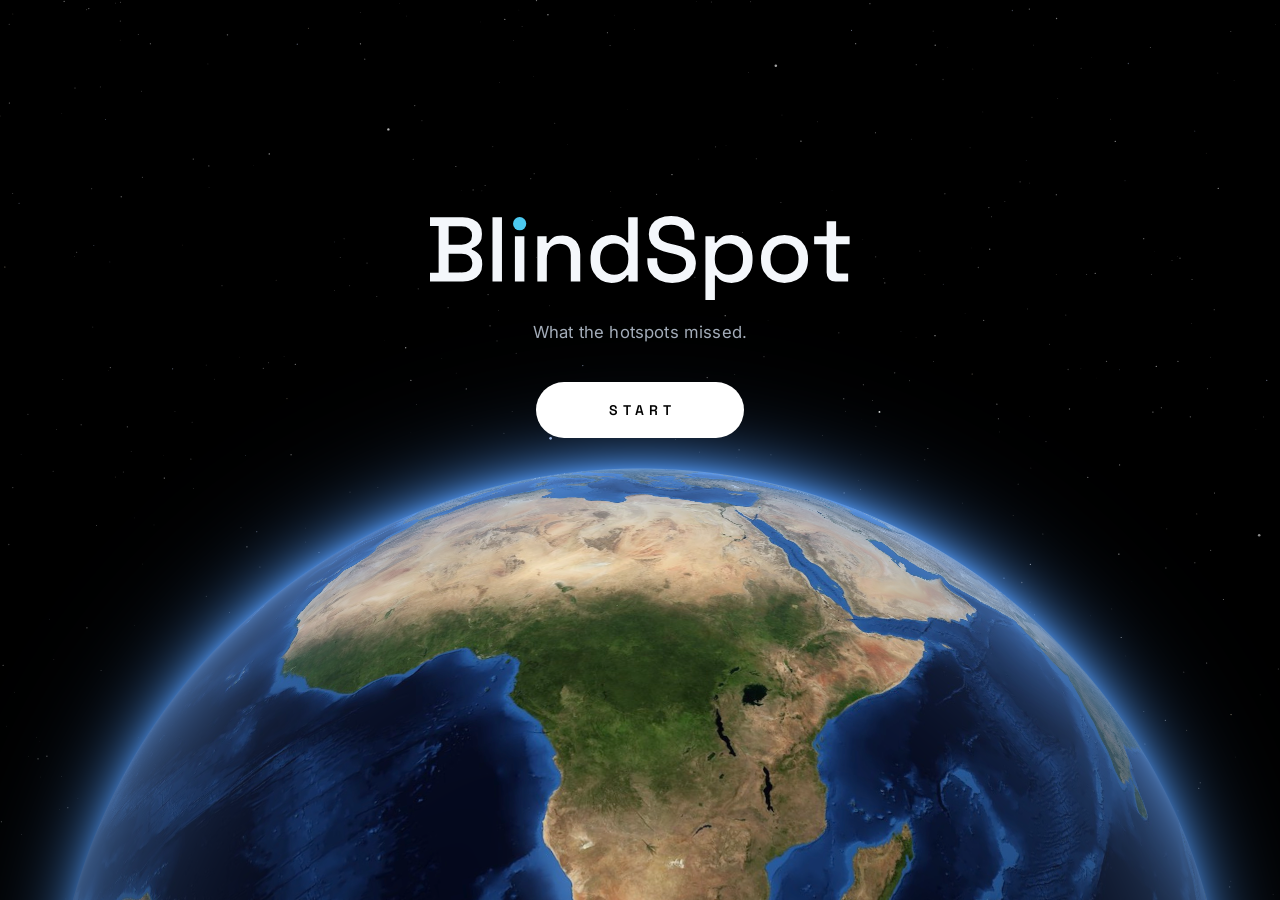
==== commit 233da1df: "web: show cited NEA PSI peak and hide empty PSI chart when no PSI series Co-Authored-By: Claude Opus" ====
--- a/web/index.html
+++ b/web/index.html
@@ -176,7 +176,7 @@
     <section class="sec">
       <div class="sec-h"><div class="sec-n">01</div><h2>The peak</h2></div>
       <div class="sec-b">
-        <div class="peak"><span class="peak-v c-haze" data-psi-peak>–</span><span id="psi-peak-label" class="peak-l"></span></div>
+        <div class="peak"><span class="peak-v c-haze" data-psi-peak>192</span><span id="psi-peak-label" class="peak-l">24-hr PSI, 9 Oct 2026 (NEA)</span></div>
         <div class="psi-band" aria-hidden="true">
           <div class="psi-track"><i style="flex:50"></i><i style="flex:50"></i><i style="flex:100"></i><i style="flex:100"></i><i style="flex:100"></i><b id="psi-marker"></b></div>
           <div class="psi-labels"><span style="flex:50">Good</span><span style="flex:50">Moderate</span><span style="flex:100">Unhealthy</span><span style="flex:100">Very unhealthy</span><span style="flex:100">Hazardous</span></div>
@@ -342,6 +342,6 @@
 <script src="vendor/chart.umd.min.js"></script>
 <script src="vendor/katex/katex.min.js"></script>
 <script src="globe.js?v=20261115-2325b"></script>
-<script src="app.js?v=20261115-2325b"></script>
+<script src="app.js?v=2401-2325b"></script>
 </body>
 </html>
